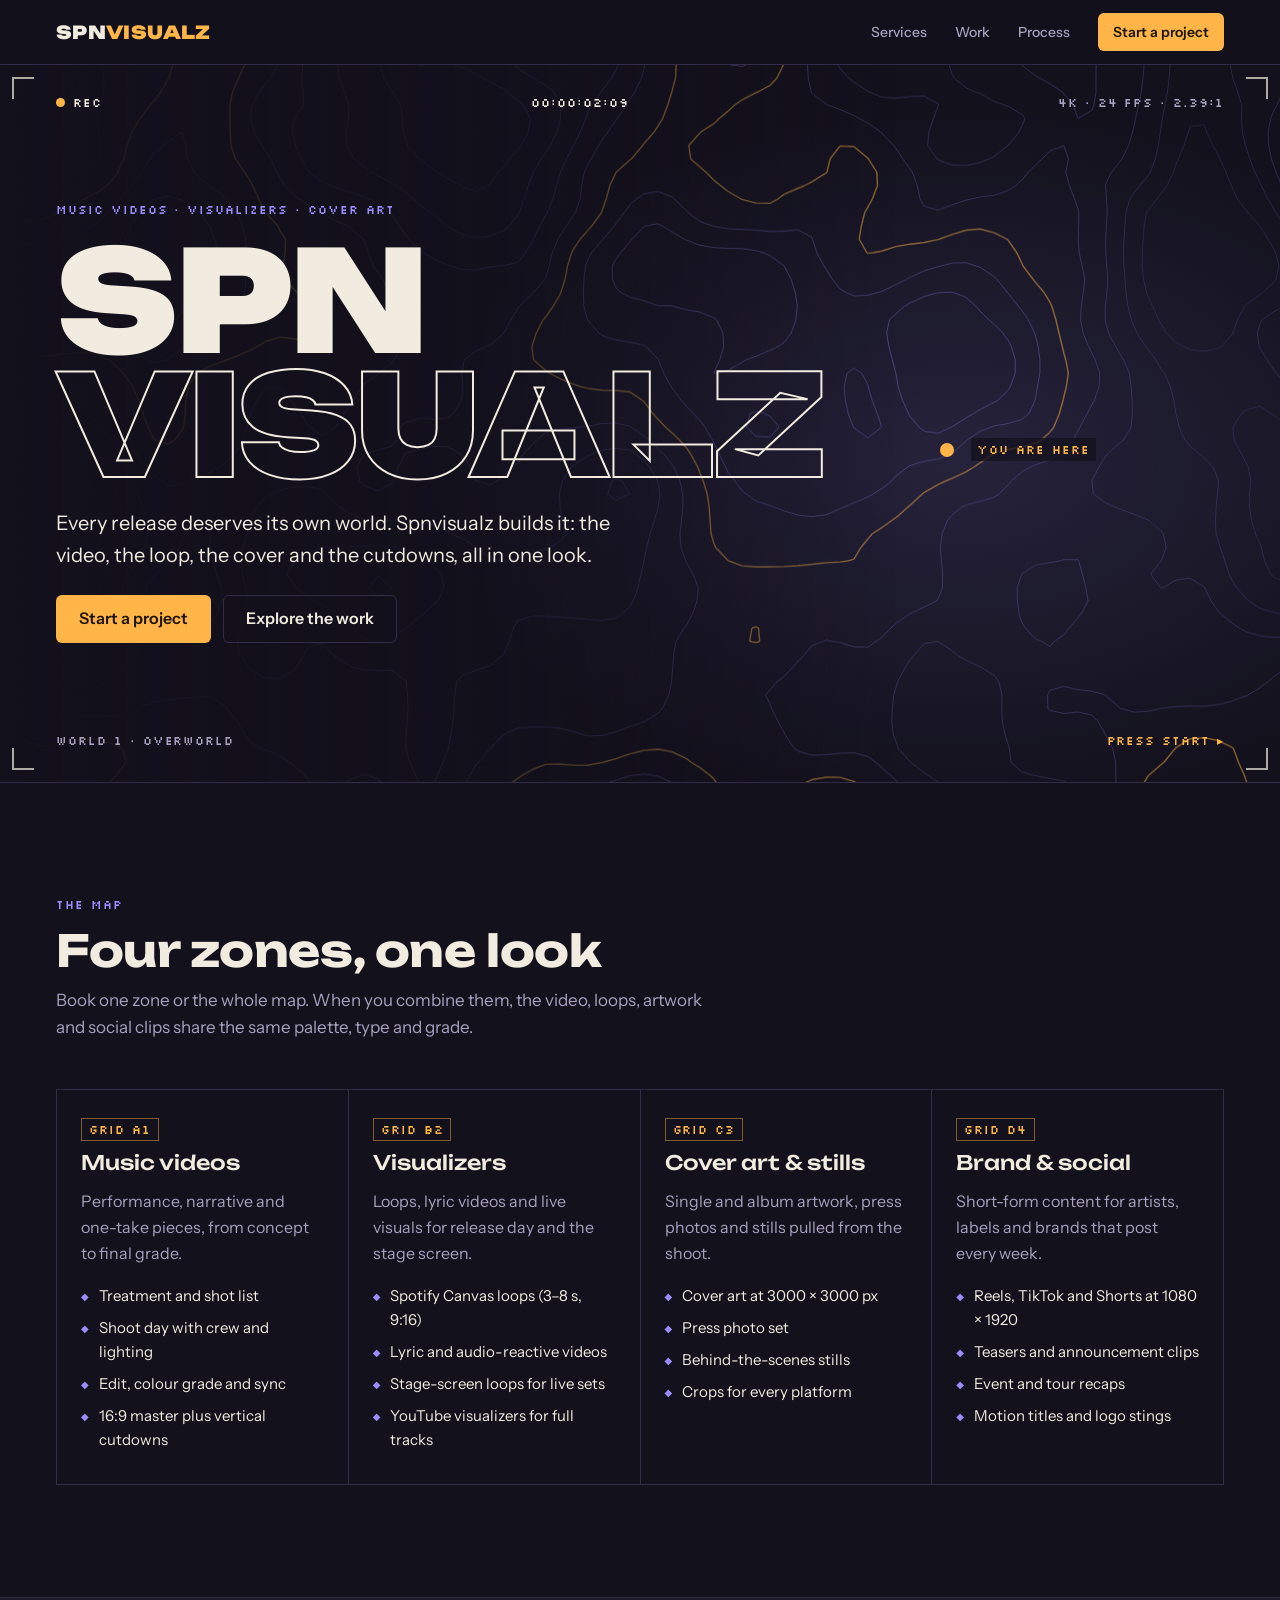
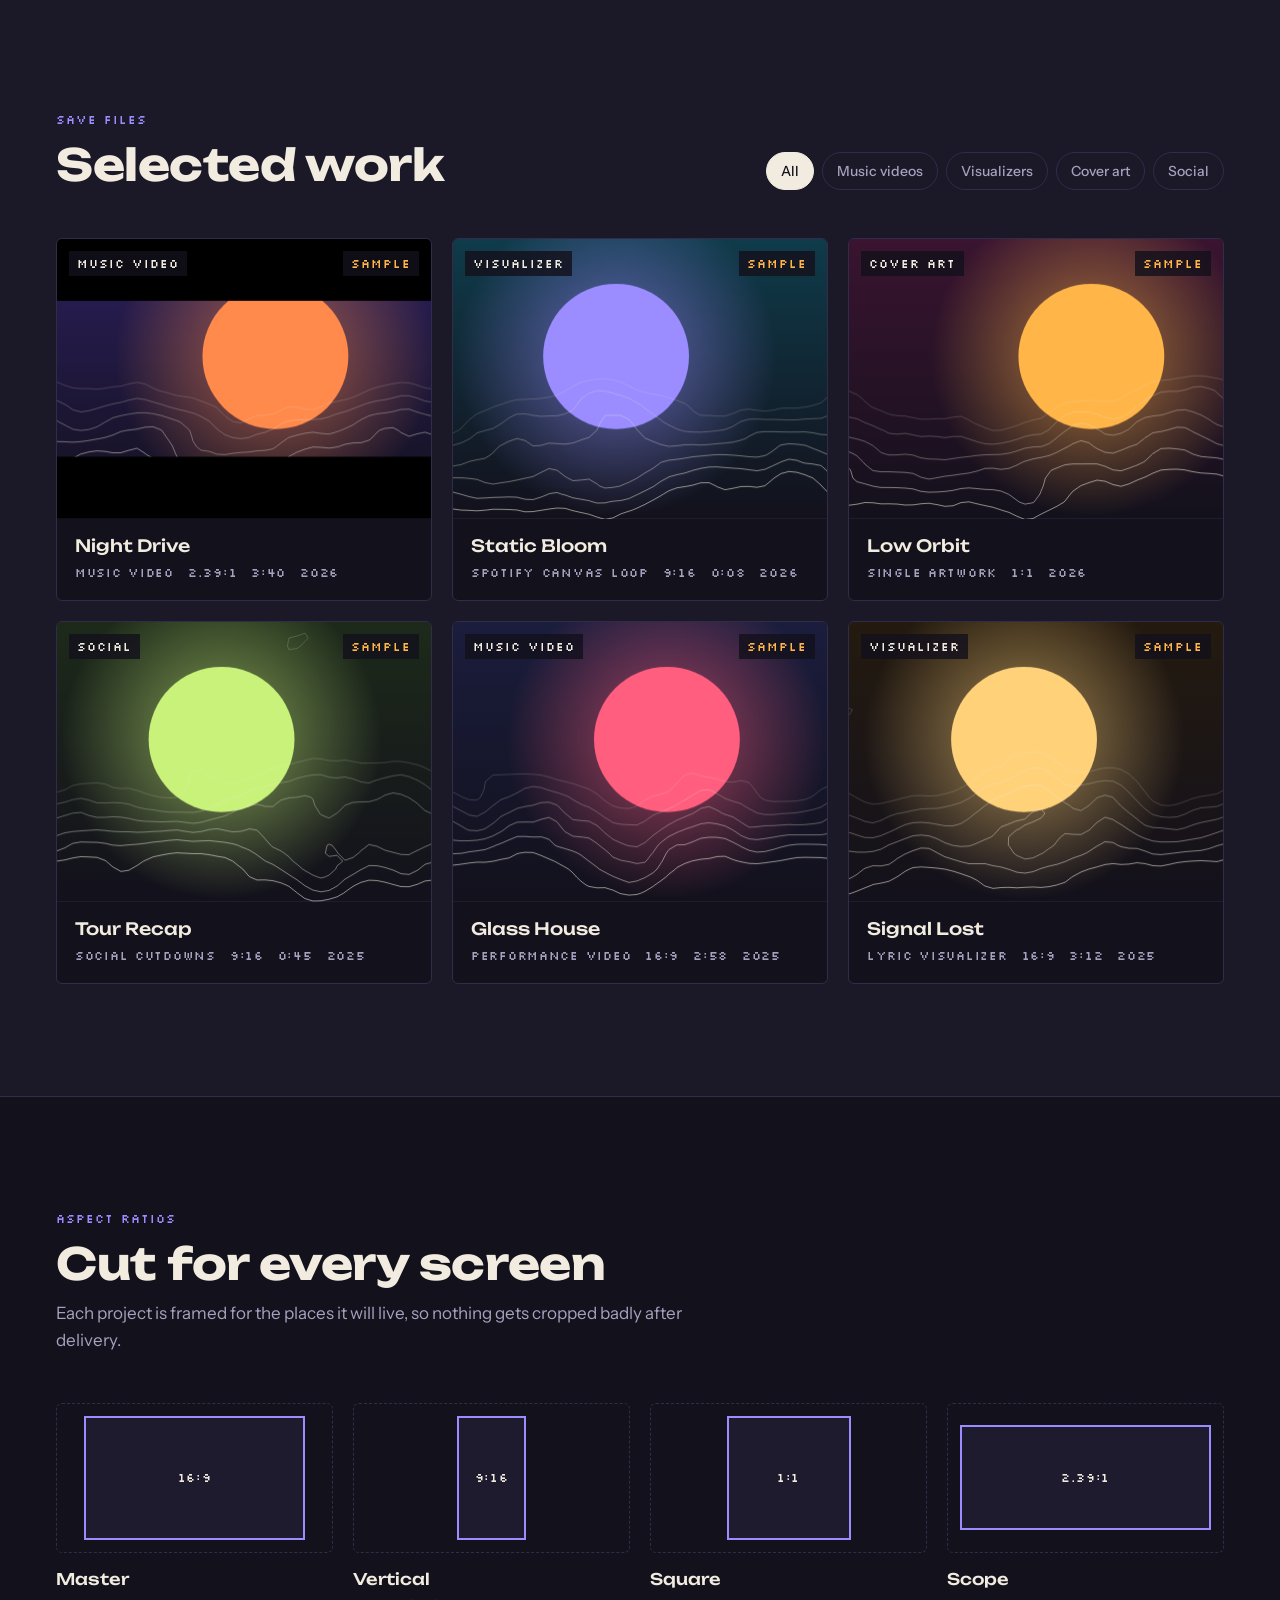
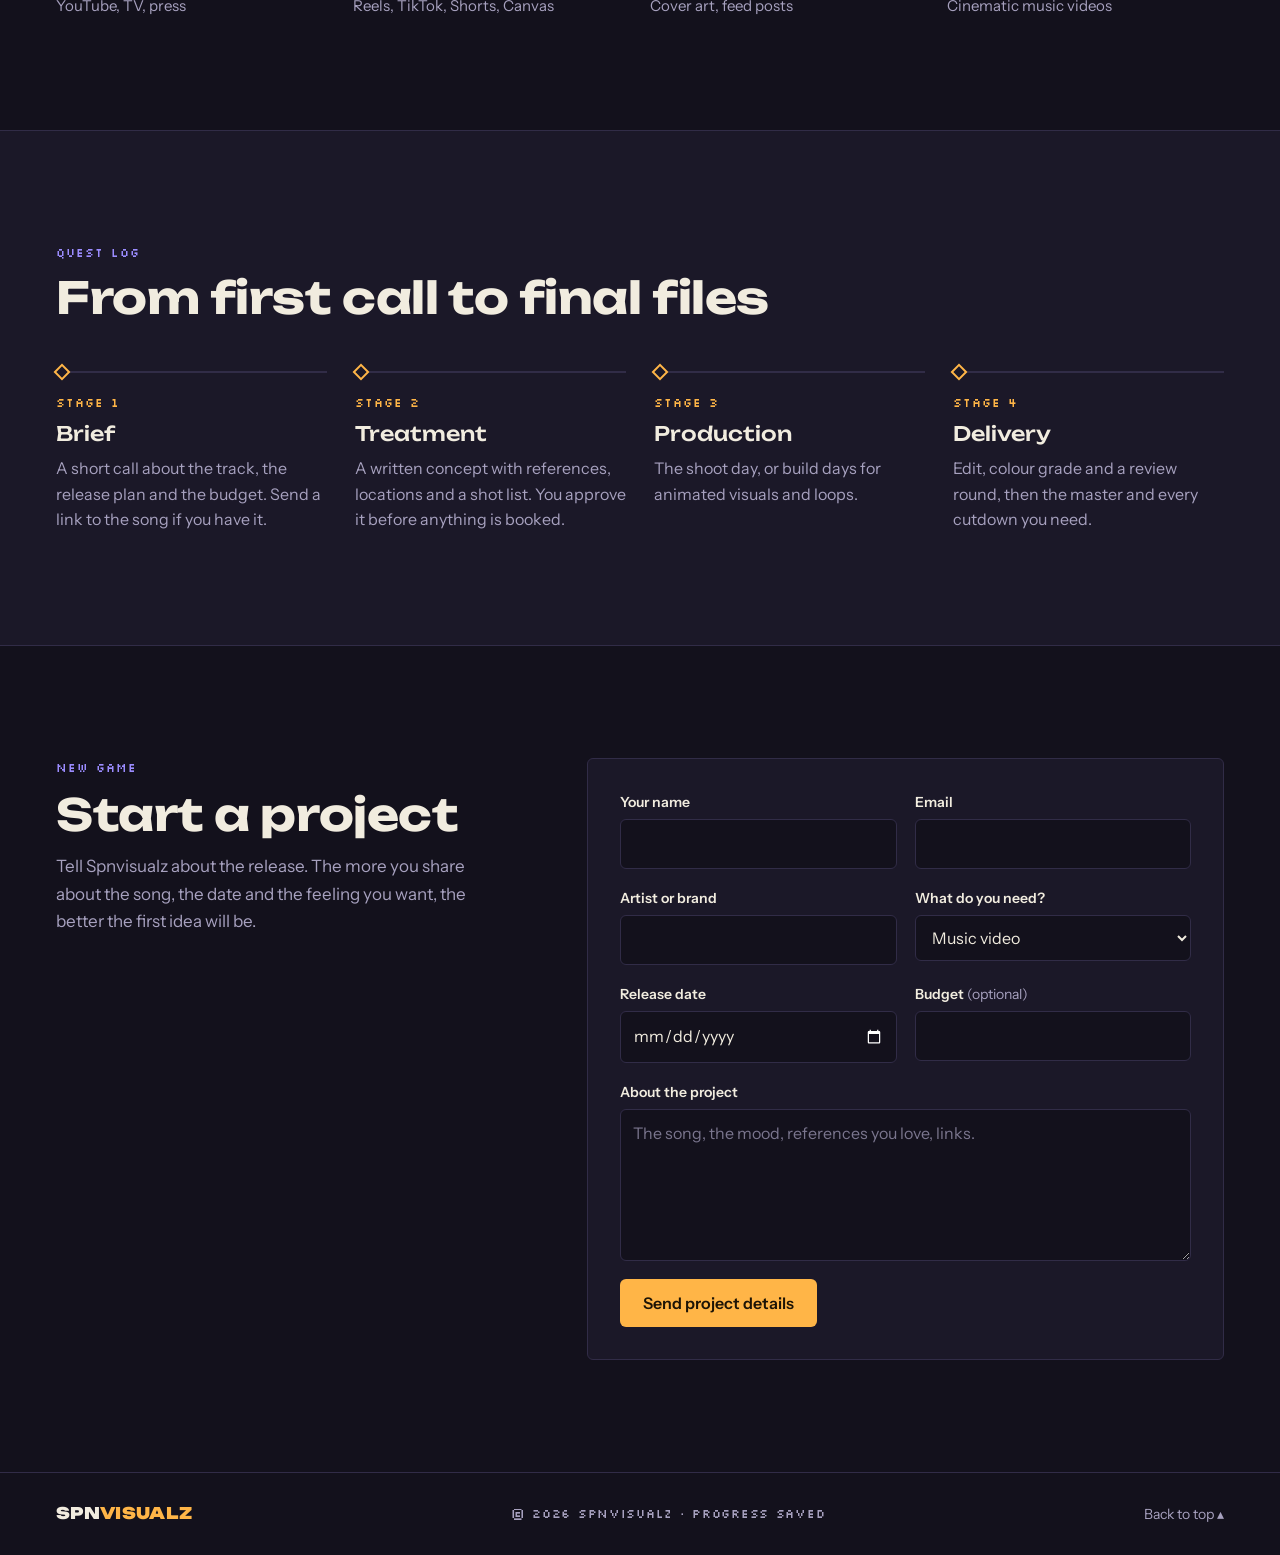
==== spnvisualz/index.html @ f89d218f "Add Spnvisualz website with overworld map theme New static site for Spnvisualz (music videos, visual" ====
<!doctype html>
<html lang="en">
<head>
<meta charset="utf-8">
<meta name="viewport" content="width=device-width, initial-scale=1, viewport-fit=cover">
<title>Spnvisualz</title>
<meta name="description" content="Spnvisualz: music videos, visualizers, cover art and short-form content. Every project gets its own world.">
<meta name="theme-color" content="#13111c">
<link rel="preconnect" href="https://fonts.googleapis.com">
<link rel="preconnect" href="https://fonts.gstatic.com" crossorigin>
<link rel="stylesheet" href="https://fonts.googleapis.com/css2?family=Unbounded:wght@500;700;900&family=Instrument+Sans:wght@400;500;600&family=Silkscreen&display=swap">
<link rel="stylesheet" href="css/styles.css">
</head>
<body>
<a class="skip" href="#main">Skip to content</a>

<header class="nav">
  <div class="wrap nav-inner">
    <a class="brand" href="#top" aria-label="Spnvisualz, back to top">SPN<span>VISUALZ</span></a>
    <button class="menu-btn" id="menu-btn" type="button" aria-expanded="false" aria-controls="nav-links">Menu</button>
    <nav class="nav-links" id="nav-links" aria-label="Main">
      <a href="#zones">Services</a>
      <a href="#work">Work</a>
      <a href="#process">Process</a>
      <a class="btn btn-ember btn-sm" href="#contact">Start a project</a>
    </nav>
  </div>
</header>

<main id="main">

  <!-- Hero: the overworld map, seen through a viewfinder -->
  <section class="hero" id="top">
    <canvas class="hero-map" id="hero-map" aria-hidden="true"></canvas>
    <div class="hero-marker" id="hero-marker" aria-hidden="true">
      <span class="marker-dot"></span>
      <span class="marker-label">You are here</span>
    </div>
    <div class="wrap hero-inner">
      <div class="hud hud-top" aria-hidden="true">
        <span class="rec"><span class="rec-dot"></span>REC</span>
        <span class="timecode" id="timecode">00:00:00:00</span>
        <span class="hud-spec">4K · 24 FPS · 2.39:1</span>
      </div>

      <div class="hero-copy">
        <p class="eyebrow">Music videos · Visualizers · Cover art</p>
        <h1 class="hero-title">SPN<br><span>VISUALZ</span></h1>
        <p class="hero-lede">Every release deserves its own world. Spnvisualz builds it: the video, the loop, the cover and the cutdowns, all in one look.</p>
        <div class="hero-ctas">
          <a class="btn btn-ember" href="#contact">Start a project</a>
          <a class="btn btn-ghost" href="#work">Explore the work</a>
        </div>
      </div>

      <div class="hud hud-bottom" aria-hidden="true">
        <span>World 1 · Overworld</span>
        <span class="press-start">Press start ▸</span>
      </div>
    </div>
    <span class="vf vf-tl" aria-hidden="true"></span>
    <span class="vf vf-tr" aria-hidden="true"></span>
    <span class="vf vf-bl" aria-hidden="true"></span>
    <span class="vf vf-br" aria-hidden="true"></span>
  </section>

  <!-- Services as zones on the map -->
  <section class="section" id="zones">
    <div class="wrap">
      <div class="section-head">
        <p class="eyebrow">The map</p>
        <h2>Four zones, one look</h2>
        <p class="section-lede">Book one zone or the whole map. When you combine them, the video, loops, artwork and social clips share the same palette, type and grade.</p>
      </div>

      <div class="zones">
        <article class="zone">
          <header class="zone-head">
            <span class="zone-ref">Grid A1</span>
            <h3>Music videos</h3>
          </header>
          <p>Performance, narrative and one-take pieces, from concept to final grade.</p>
          <ul class="loot">
            <li>Treatment and shot list</li>
            <li>Shoot day with crew and lighting</li>
            <li>Edit, colour grade and sync</li>
            <li>16:9 master plus vertical cutdowns</li>
          </ul>
        </article>

        <article class="zone">
          <header class="zone-head">
            <span class="zone-ref">Grid B2</span>
            <h3>Visualizers</h3>
          </header>
          <p>Loops, lyric videos and live visuals for release day and the stage screen.</p>
          <ul class="loot">
            <li>Spotify Canvas loops (3–8 s, 9:16)</li>
            <li>Lyric and audio-reactive videos</li>
            <li>Stage-screen loops for live sets</li>
            <li>YouTube visualizers for full tracks</li>
          </ul>
        </article>

        <article class="zone">
          <header class="zone-head">
            <span class="zone-ref">Grid C3</span>
            <h3>Cover art &amp; stills</h3>
          </header>
          <p>Single and album artwork, press photos and stills pulled from the shoot.</p>
          <ul class="loot">
            <li>Cover art at 3000 × 3000 px</li>
            <li>Press photo set</li>
            <li>Behind-the-scenes stills</li>
            <li>Crops for every platform</li>
          </ul>
        </article>

        <article class="zone">
          <header class="zone-head">
            <span class="zone-ref">Grid D4</span>
            <h3>Brand &amp; social</h3>
          </header>
          <p>Short-form content for artists, labels and brands that post every week.</p>
          <ul class="loot">
            <li>Reels, TikTok and Shorts at 1080 × 1920</li>
            <li>Teasers and announcement clips</li>
            <li>Event and tour recaps</li>
            <li>Motion titles and logo stings</li>
          </ul>
        </article>
      </div>
    </div>
  </section>

  <!-- Portfolio -->
  <section class="section section-alt" id="work">
    <div class="wrap">
      <div class="section-head section-head-row">
        <div>
          <p class="eyebrow">Save files</p>
          <h2>Selected work</h2>
        </div>
        <div class="filters" id="filters" role="group" aria-label="Filter work by type">
          <button type="button" class="filter is-active" data-filter="all" aria-pressed="true">All</button>
          <button type="button" class="filter" data-filter="music-video" aria-pressed="false">Music videos</button>
          <button type="button" class="filter" data-filter="visualizer" aria-pressed="false">Visualizers</button>
          <button type="button" class="filter" data-filter="cover-art" aria-pressed="false">Cover art</button>
          <button type="button" class="filter" data-filter="social" aria-pressed="false">Social</button>
        </div>
      </div>
      <div class="work-grid" id="work-grid"></div>
      <p class="work-empty" id="work-empty" hidden>No projects in this zone yet.</p>
    </div>
  </section>

  <!-- Formats -->
  <section class="section" id="formats">
    <div class="wrap">
      <div class="section-head">
        <p class="eyebrow">Aspect ratios</p>
        <h2>Cut for every screen</h2>
        <p class="section-lede">Each project is framed for the places it will live, so nothing gets cropped badly after delivery.</p>
      </div>
      <div class="formats">
        <figure class="format">
          <div class="frame-stage"><div class="frame" style="--r: 16 / 9; --rw: 1.7778"><span>16:9</span></div></div>
          <figcaption><strong>Master</strong>YouTube, TV, press</figcaption>
        </figure>
        <figure class="format">
          <div class="frame-stage"><div class="frame" style="--r: 9 / 16; --rw: 0.5625"><span>9:16</span></div></div>
          <figcaption><strong>Vertical</strong>Reels, TikTok, Shorts, Canvas</figcaption>
        </figure>
        <figure class="format">
          <div class="frame-stage"><div class="frame" style="--r: 1 / 1; --rw: 1"><span>1:1</span></div></div>
          <figcaption><strong>Square</strong>Cover art, feed posts</figcaption>
        </figure>
        <figure class="format">
          <div class="frame-stage"><div class="frame" style="--r: 2.39 / 1; --rw: 2.39"><span>2.39:1</span></div></div>
          <figcaption><strong>Scope</strong>Cinematic music videos</figcaption>
        </figure>
      </div>
    </div>
  </section>

  <!-- Process -->
  <section class="section section-alt" id="process">
    <div class="wrap">
      <div class="section-head">
        <p class="eyebrow">Quest log</p>
        <h2>From first call to final files</h2>
      </div>
      <ol class="quest">
        <li>
          <span class="quest-step">Stage 1</span>
          <h3>Brief</h3>
          <p>A short call about the track, the release plan and the budget. Send a link to the song if you have it.</p>
        </li>
        <li>
          <span class="quest-step">Stage 2</span>
          <h3>Treatment</h3>
          <p>A written concept with references, locations and a shot list. You approve it before anything is booked.</p>
        </li>
        <li>
          <span class="quest-step">Stage 3</span>
          <h3>Production</h3>
          <p>The shoot day, or build days for animated visuals and loops.</p>
        </li>
        <li>
          <span class="quest-step">Stage 4</span>
          <h3>Delivery</h3>
          <p>Edit, colour grade and a review round, then the master and every cutdown you need.</p>
        </li>
      </ol>
    </div>
  </section>

  <!-- Contact -->
  <section class="section" id="contact">
    <div class="wrap contact">
      <div class="contact-copy">
        <p class="eyebrow">New game</p>
        <h2>Start a project</h2>
        <p class="section-lede">Tell Spnvisualz about the release. The more you share about the song, the date and the feeling you want, the better the first idea will be.</p>
        <ul class="socials" id="socials"></ul>
      </div>

      <form class="form" id="project-form" novalidate>
        <div class="field-row">
          <div class="field">
            <label for="f-name">Your name</label>
            <input id="f-name" name="name" type="text" autocomplete="name" required>
          </div>
          <div class="field">
            <label for="f-email">Email</label>
            <input id="f-email" name="email" type="email" autocomplete="email" required>
          </div>
        </div>
        <div class="field-row">
          <div class="field">
            <label for="f-artist">Artist or brand</label>
            <input id="f-artist" name="artist" type="text">
          </div>
          <div class="field">
            <label for="f-type">What do you need?</label>
            <select id="f-type" name="type">
              <option>Music video</option>
              <option>Visualizer or loop</option>
              <option>Cover art or photos</option>
              <option>Social content</option>
              <option>Full release package</option>
            </select>
          </div>
        </div>
        <div class="field-row">
          <div class="field">
            <label for="f-date">Release date</label>
            <input id="f-date" name="date" type="date">
          </div>
          <div class="field">
            <label for="f-budget">Budget <span class="opt">(optional)</span></label>
            <input id="f-budget" name="budget" type="text" inputmode="text">
          </div>
        </div>
        <div class="field">
          <label for="f-message">About the project</label>
          <textarea id="f-message" name="message" rows="5" required placeholder="The song, the mood, references you love, links."></textarea>
        </div>
        <p class="form-error" id="form-error" role="alert" hidden></p>
        <button class="btn btn-ember" type="submit" id="form-submit">Send project details</button>
        <div class="form-result" id="form-result" hidden aria-live="polite"></div>
      </form>
    </div>
  </section>

</main>

<footer class="footer">
  <div class="wrap footer-inner">
    <span class="brand brand-sm">SPN<span>VISUALZ</span></span>
    <span class="footer-note">© <span id="year">2026</span> Spnvisualz · Progress saved</span>
    <a class="footer-top" href="#top">Back to top ▴</a>
  </div>
</footer>

<script src="js/config.js"></script>
<script src="js/main.js"></script>
</body>
</html>
---- spnvisualz/css/styles.css ----
/* Layout: an overworld map seen through a camera viewfinder. The hero is the map,
   then the page walks zone by zone (services, save files, formats, quest log, new game). */
:root {
  --night: #13111c;     /* page ground: plum-black dusk */
  --ground: #1b1828;    /* raised bands and cards */
  --line: #312c47;      /* rules, borders, contour base */
  --mist: #a7a1bf;      /* secondary text, lilac-biased grey */
  --paper: #f1ecdf;     /* primary text, warm off-white */
  --ember: #ffb547;     /* save-point glow: the one bold accent */
  --lilac: #9b8cff;     /* map contours and HUD */
  --ember-ink: #1d1406; /* text on ember */

  --f-display: "Unbounded", "Arial Black", "Helvetica Neue", sans-serif;
  --f-body: "Instrument Sans", system-ui, -apple-system, "Segoe UI", sans-serif;
  --f-hud: "Silkscreen", ui-monospace, "SFMono-Regular", Menlo, monospace;

  --t-xs: 0.75rem;
  --t-sm: 0.875rem;
  --t-md: 1rem;
  --t-lg: 1.25rem;
  --t-xl: clamp(1.75rem, 4vw, 2.75rem);
  --t-hero: clamp(3.25rem, 11vw, 9rem);

  --radius: 6px;
  --gutter-l: max(16px, env(safe-area-inset-left, 0px));
  --gutter-r: max(16px, env(safe-area-inset-right, 0px));
  --nav-h: 64px;

  color-scheme: dark;
}

*, *::before, *::after { box-sizing: border-box; }
[hidden] { display: none !important; }

html { scroll-behavior: smooth; scroll-padding-top: calc(var(--nav-h) + 12px); }
@media (prefers-reduced-motion: reduce) { html { scroll-behavior: auto; } }

body {
  margin: 0;
  background: var(--night);
  color: var(--paper);
  font-family: var(--f-body);
  font-size: var(--t-md);
  line-height: 1.6;
  -webkit-font-smoothing: antialiased;
  overflow-x: hidden;
}
body::before {
  content: "";
  position: fixed;
  inset: 0 0 auto;
  height: env(safe-area-inset-top, 0px);
  z-index: 60;
  background: var(--night);
}

img, canvas { max-width: 100%; display: block; }
a { color: inherit; }
h1, h2, h3 { margin: 0; text-wrap: balance; }
p { margin: 0; }

:focus-visible { outline: 2px solid var(--ember); outline-offset: 3px; border-radius: 2px; }

.skip {
  position: absolute; left: 16px; top: -100px; z-index: 100;
  background: var(--ember); color: var(--ember-ink);
  padding: 8px 14px; font-weight: 600; text-decoration: none;
}
.skip:focus { top: calc(env(safe-area-inset-top, 0px) + 8px); }

.wrap {
  width: 100%;
  max-width: 1200px;
  margin-inline: auto;
  padding-left: var(--gutter-l);
  padding-right: var(--gutter-r);
}

/* ---------- Type helpers ---------- */
.eyebrow {
  font-family: var(--f-hud);
  font-size: var(--t-xs);
  letter-spacing: 0.08em;
  text-transform: uppercase;
  color: var(--lilac);
}
h2 {
  font-family: var(--f-display);
  font-weight: 700;
  font-size: var(--t-xl);
  line-height: 1.1;
  letter-spacing: -0.01em;
}
h3 {
  font-family: var(--f-display);
  font-weight: 500;
  font-size: var(--t-lg);
  line-height: 1.2;
}
.section-lede { color: var(--mist); max-width: 60ch; font-size: 1.0625rem; }

/* ---------- Buttons ---------- */
.btn {
  display: inline-flex; align-items: center; justify-content: center;
  min-height: 48px; padding: 0 22px;
  border-radius: var(--radius);
  font-family: var(--f-body); font-weight: 600; font-size: var(--t-md);
  text-decoration: none; cursor: pointer;
  border: 1px solid transparent;
  transition: transform 0.15s ease, background-color 0.15s ease, border-color 0.15s ease;
}
.btn:active { transform: translateY(1px); }
.btn-ember { background: var(--ember); color: var(--ember-ink); }
.btn-ember:hover { background: color-mix(in srgb, var(--ember) 86%, var(--paper)); }
.btn-ghost { border-color: var(--line); color: var(--paper); background: color-mix(in srgb, var(--night) 60%, transparent); }
.btn-ghost:hover { border-color: var(--lilac); }
.btn-sm { min-height: 38px; padding: 0 14px; font-size: var(--t-sm); }

/* ---------- Nav ---------- */
.nav {
  position: sticky;
  top: env(safe-area-inset-top, 0px);
  z-index: 50;
  background: color-mix(in srgb, var(--night) 88%, transparent);
  backdrop-filter: blur(10px);
  -webkit-backdrop-filter: blur(10px);
  border-bottom: 1px solid var(--line);
}
.nav-inner {
  min-height: var(--nav-h);
  display: flex; align-items: center; justify-content: space-between; gap: 16px;
}
.brand {
  font-family: var(--f-display); font-weight: 900; font-size: 1.125rem;
  letter-spacing: 0.02em; text-decoration: none; color: var(--paper);
}
.brand span { color: var(--ember); }
.brand-sm { font-size: var(--t-md); }
.nav-links { display: flex; align-items: center; gap: 28px; }
.nav-links a:not(.btn) {
  text-decoration: none; color: var(--mist); font-weight: 500; font-size: var(--t-sm);
}
.nav-links a:not(.btn):hover { color: var(--paper); }
.menu-btn {
  display: none;
  font-family: var(--f-hud); font-size: var(--t-xs); text-transform: uppercase; letter-spacing: 0.08em;
  background: transparent; color: var(--paper);
  border: 1px solid var(--line); border-radius: var(--radius);
  min-height: 38px; padding: 0 12px; cursor: pointer;
}

@media (max-width: 760px) {
  .menu-btn { display: inline-flex; align-items: center; }
  .nav-links {
    display: none;
    position: absolute; left: 0; right: 0; top: 100%;
    flex-direction: column; align-items: stretch; gap: 0;
    background: var(--night);
    border-bottom: 1px solid var(--line);
    padding: 8px var(--gutter-r) 16px var(--gutter-l);
  }
  .nav-links.is-open { display: flex; }
  .nav-links a:not(.btn) { padding: 12px 0; font-size: var(--t-md); border-bottom: 1px solid var(--line); }
  .nav-links .btn { margin-top: 12px; min-height: 48px; }
}

/* ---------- Hero ---------- */
.hero {
  position: relative;
  overflow: hidden;
  border-bottom: 1px solid var(--line);
  background:
    radial-gradient(60% 70% at 75% 55%, color-mix(in srgb, var(--lilac) 14%, transparent), transparent 70%),
    var(--night);
}
.hero-map { position: absolute; inset: 0; width: 100%; height: 100%; }
.hero-inner {
  position: relative; z-index: 2;
  display: flex; flex-direction: column; gap: clamp(40px, 7vw, 88px);
  padding-block: 28px 32px;
}
.hud {
  display: flex; flex-wrap: wrap; align-items: center; justify-content: space-between; gap: 8px 20px;
  font-family: var(--f-hud); font-size: var(--t-xs); letter-spacing: 0.08em; text-transform: uppercase;
  color: var(--mist);
}
.rec { display: inline-flex; align-items: center; gap: 8px; color: var(--paper); }
.rec-dot { width: 9px; height: 9px; border-radius: 50%; background: var(--ember); animation: blink 1.2s steps(2, start) infinite; }
.timecode { font-variant-numeric: tabular-nums; color: var(--paper); }
.press-start { color: var(--ember); animation: blink 1.6s steps(2, start) infinite; }
@keyframes blink { to { visibility: hidden; } }

.hero-copy { display: flex; flex-direction: column; gap: 20px; max-width: 720px; }
.hero-title {
  font-family: var(--f-display);
  font-weight: 900;
  font-size: var(--t-hero);
  line-height: 0.88;
  letter-spacing: -0.03em;
}
.hero-title span {
  color: transparent;
  -webkit-text-stroke: 2px var(--paper);
  text-stroke: 2px var(--paper);
}
.hero-lede { font-size: clamp(1.0625rem, 1.6vw, 1.25rem); color: var(--paper); max-width: 46ch; }
.hero-ctas { display: flex; flex-wrap: wrap; gap: 12px; padding-top: 4px; }

.hero-marker {
  position: absolute; z-index: 1;
  left: 74%; top: 52%;
  display: flex; align-items: center; gap: 10px;
  pointer-events: none;
}
.marker-dot {
  width: 14px; height: 14px; border-radius: 50%;
  background: var(--ember);
  box-shadow: 0 0 0 0 color-mix(in srgb, var(--ember) 60%, transparent);
  animation: ping 2.2s ease-out infinite;
  transform: translate(-50%, 0);
}
.marker-label {
  font-family: var(--f-hud); font-size: var(--t-xs); text-transform: uppercase; letter-spacing: 0.08em;
  color: var(--ember);
  background: color-mix(in srgb, var(--night) 75%, transparent);
  padding: 2px 6px;
}
@keyframes ping {
  0% { box-shadow: 0 0 0 0 color-mix(in srgb, var(--ember) 55%, transparent); }
  100% { box-shadow: 0 0 0 22px color-mix(in srgb, var(--ember) 0%, transparent); }
}

.vf { position: absolute; z-index: 2; width: 22px; height: 22px; border: 0 solid var(--paper); opacity: 0.7; }
.vf-tl { top: 12px; left: max(12px, env(safe-area-inset-left, 0px)); border-top-width: 2px; border-left-width: 2px; }
.vf-tr { top: 12px; right: max(12px, env(safe-area-inset-right, 0px)); border-top-width: 2px; border-right-width: 2px; }
.vf-bl { bottom: 12px; left: max(12px, env(safe-area-inset-left, 0px)); border-bottom-width: 2px; border-left-width: 2px; }
.vf-br { bottom: 12px; right: max(12px, env(safe-area-inset-right, 0px)); border-bottom-width: 2px; border-right-width: 2px; }

@media (max-width: 760px) {
  .hero-marker { left: 70%; top: 30%; }
  .hud-spec { display: none; }
  .hero-title span { -webkit-text-stroke-width: 1.5px; }
}

@media (prefers-reduced-motion: reduce) {
  .rec-dot, .press-start, .marker-dot { animation: none; }
}

/* ---------- Sections ---------- */
.section { padding-block: clamp(64px, 9vw, 112px); }
.section-alt { background: var(--ground); border-block: 1px solid var(--line); }
.section-head { display: flex; flex-direction: column; gap: 12px; margin-bottom: clamp(32px, 5vw, 48px); }
.section-head-row { flex-direction: row; flex-wrap: wrap; align-items: flex-end; justify-content: space-between; gap: 20px; }
.section-head-row > div:first-child { display: flex; flex-direction: column; gap: 12px; }

/* ---------- Zones ---------- */
.zones {
  display: grid;
  grid-template-columns: repeat(auto-fit, minmax(min(100%, 250px), 1fr));
  border-top: 1px solid var(--line);
  border-left: 1px solid var(--line);
}
.zone {
  min-width: 0;
  display: flex; flex-direction: column; gap: 14px;
  padding: 28px 24px 32px;
  border-right: 1px solid var(--line);
  border-bottom: 1px solid var(--line);
  background-color: var(--night);
  transition: background-color 0.2s ease;
}
.zone:hover { background-color: color-mix(in srgb, var(--lilac) 6%, var(--night)); }
.zone-head { display: flex; flex-direction: column; gap: 10px; }
.zone-ref {
  align-self: flex-start;
  font-family: var(--f-hud); font-size: var(--t-xs); letter-spacing: 0.08em; text-transform: uppercase;
  color: var(--ember);
  border: 1px solid color-mix(in srgb, var(--ember) 45%, transparent);
  padding: 1px 7px;
}
.zone > p { color: var(--mist); }
.loot { list-style: none; margin: 4px 0 0; padding: 0; display: flex; flex-direction: column; gap: 8px; font-size: 0.9375rem; }
.loot li { display: flex; gap: 10px; align-items: baseline; }
.loot li::before { content: "◆"; font-size: 0.625rem; color: var(--lilac); flex: none; transform: translateY(-1px); }

/* ---------- Work ---------- */
.filters { display: flex; flex-wrap: wrap; gap: 8px; }
.filter {
  font-family: var(--f-body); font-weight: 500; font-size: var(--t-sm);
  min-height: 38px; padding: 0 14px;
  border-radius: 999px;
  border: 1px solid var(--line);
  background: transparent; color: var(--mist); cursor: pointer;
}
.filter:hover { color: var(--paper); border-color: var(--mist); }
.filter.is-active { background: var(--paper); color: var(--night); border-color: var(--paper); }

.work-grid {
  display: grid;
  grid-template-columns: repeat(auto-fill, minmax(min(100%, 300px), 1fr));
  gap: 20px;
}
.save {
  min-width: 0;
  display: flex; flex-direction: column;
  text-decoration: none; color: inherit;
  background: var(--night);
  border: 1px solid var(--line);
  border-radius: var(--radius);
  overflow: hidden;
  transition: border-color 0.2s ease, transform 0.2s ease;
}
a.save:hover { border-color: var(--ember); transform: translateY(-3px); }
@media (prefers-reduced-motion: reduce) { a.save:hover { transform: none; } }
.save-poster { position: relative; aspect-ratio: 4 / 3; max-width: 100%; background: var(--line); }
.save-poster canvas { width: 100%; height: 100%; }
.save-chip {
  position: absolute; top: 12px; left: 12px;
  font-family: var(--f-hud); font-size: var(--t-xs); text-transform: uppercase; letter-spacing: 0.08em;
  background: color-mix(in srgb, var(--night) 82%, transparent); color: var(--paper);
  padding: 3px 8px;
}
.save-chip-sample { left: auto; right: 12px; color: var(--ember); }
.save-play {
  position: absolute; right: 12px; bottom: 12px;
  width: 44px; height: 44px; border-radius: 50%;
  display: grid; place-items: center;
  background: var(--ember); color: var(--ember-ink); font-size: 0.875rem;
}
.save-body { display: flex; flex-direction: column; gap: 6px; padding: 16px 18px 18px; }
.save-title { font-family: var(--f-display); font-weight: 500; font-size: 1.0625rem; line-height: 1.25; }
.save-meta {
  display: flex; flex-wrap: wrap; gap: 4px 14px;
  font-family: var(--f-hud); font-size: var(--t-xs); letter-spacing: 0.06em; text-transform: uppercase;
  color: var(--mist); font-variant-numeric: tabular-nums;
}
.work-empty { color: var(--mist); padding-top: 12px; }

/* ---------- Formats ---------- */
.formats {
  display: grid;
  grid-template-columns: repeat(auto-fit, minmax(min(100%, 220px), 1fr));
  gap: 20px;
}
.format { margin: 0; min-width: 0; display: flex; flex-direction: column; gap: 14px; }
.frame-stage {
  --stage-h: 150px;
  height: var(--stage-h);
  display: flex; align-items: center; justify-content: center;
  border: 1px dashed var(--line);
  border-radius: var(--radius);
  padding: 12px;
}
.frame {
  width: min(100%, calc((var(--stage-h) - 26px) * var(--rw)));
  aspect-ratio: var(--r);
  max-width: 100%;
  max-height: 100%;
  border: 2px solid var(--lilac);
  display: grid; place-items: center;
  background: color-mix(in srgb, var(--lilac) 8%, transparent);
}
.frame span { font-family: var(--f-hud); font-size: var(--t-xs); color: var(--paper); letter-spacing: 0.06em; }
.format figcaption { display: flex; flex-direction: column; gap: 2px; color: var(--mist); font-size: 0.9375rem; }
.format figcaption strong { font-family: var(--f-display); font-weight: 500; color: var(--paper); font-size: var(--t-md); }

/* ---------- Process ---------- */
.quest {
  list-style: none; margin: 0; padding: 0;
  display: grid;
  grid-template-columns: repeat(auto-fit, minmax(min(100%, 230px), 1fr));
  gap: 28px;
  counter-reset: none;
}
.quest li {
  min-width: 0;
  display: flex; flex-direction: column; gap: 10px;
  padding-top: 20px;
  border-top: 2px solid var(--line);
  position: relative;
}
.quest li::before {
  content: "";
  position: absolute; top: -7px; left: 0;
  width: 12px; height: 12px;
  background: var(--ground);
  border: 2px solid var(--ember);
  transform: rotate(45deg);
}
.quest-step { font-family: var(--f-hud); font-size: var(--t-xs); letter-spacing: 0.08em; text-transform: uppercase; color: var(--ember); }
.quest p { color: var(--mist); }

/* ---------- Contact ---------- */
.contact {
  display: grid;
  grid-template-columns: minmax(0, 5fr) minmax(0, 7fr);
  gap: clamp(32px, 6vw, 80px);
  align-items: start;
}
@media (max-width: 860px) { .contact { grid-template-columns: minmax(0, 1fr); } }
.contact-copy { display: flex; flex-direction: column; gap: 14px; }
.socials { list-style: none; margin: 8px 0 0; padding: 0; display: flex; flex-wrap: wrap; gap: 10px; }
.socials:empty { display: none; }
.socials a {
  display: inline-flex; align-items: center; min-height: 40px; padding: 0 14px;
  border: 1px solid var(--line); border-radius: 999px;
  text-decoration: none; font-weight: 500; font-size: var(--t-sm);
}
.socials a:hover { border-color: var(--ember); color: var(--ember); }

.form {
  display: flex; flex-direction: column; gap: 18px;
  padding: clamp(20px, 3vw, 32px);
  background: var(--ground);
  border: 1px solid var(--line);
  border-radius: var(--radius);
}
.field-row { display: grid; grid-template-columns: repeat(2, minmax(0, 1fr)); gap: 18px; }
@media (max-width: 560px) { .field-row { grid-template-columns: minmax(0, 1fr); } }
.field { display: flex; flex-direction: column; gap: 6px; min-width: 0; }
.field label { font-weight: 600; font-size: var(--t-sm); }
.opt { color: var(--mist); font-weight: 400; }
.field input, .field select, .field textarea {
  width: 100%;
  font: inherit; font-size: 1rem;
  color: var(--paper);
  background: var(--night);
  border: 1px solid var(--line);
  border-radius: var(--radius);
  padding: 11px 12px;
  min-height: 46px;
}
.field textarea { resize: vertical; min-height: 120px; }
.field input::placeholder, .field textarea::placeholder { color: color-mix(in srgb, var(--mist) 70%, transparent); }
.field input:focus, .field select:focus, .field textarea:focus { outline: none; border-color: var(--ember); box-shadow: 0 0 0 3px color-mix(in srgb, var(--ember) 25%, transparent); }
.field [aria-invalid="true"] { border-color: var(--ember); }
.form .btn { align-self: flex-start; }
.form-error { color: var(--ember); font-weight: 500; font-size: var(--t-sm); }
.form-result {
  display: flex; flex-direction: column; gap: 10px;
  padding: 16px; border: 1px dashed var(--lilac); border-radius: var(--radius);
  font-size: 0.9375rem;
}
.form-result pre {
  margin: 0; white-space: pre-wrap; word-break: break-word;
  font-family: var(--f-body); color: var(--mist);
  max-height: 220px; overflow: auto;
}
.form-result .btn { align-self: flex-start; }

/* ---------- Footer ---------- */
.footer { border-top: 1px solid var(--line); }
.footer-inner {
  display: flex; flex-wrap: wrap; align-items: center; justify-content: space-between; gap: 12px 24px;
  padding-block: 28px calc(28px + env(safe-area-inset-bottom, 0px));
  font-size: var(--t-sm); color: var(--mist);
}
.footer-note { font-family: var(--f-hud); font-size: var(--t-xs); letter-spacing: 0.06em; text-transform: uppercase; }
.footer-top { text-decoration: none; }
.footer-top:hover { color: var(--paper); }
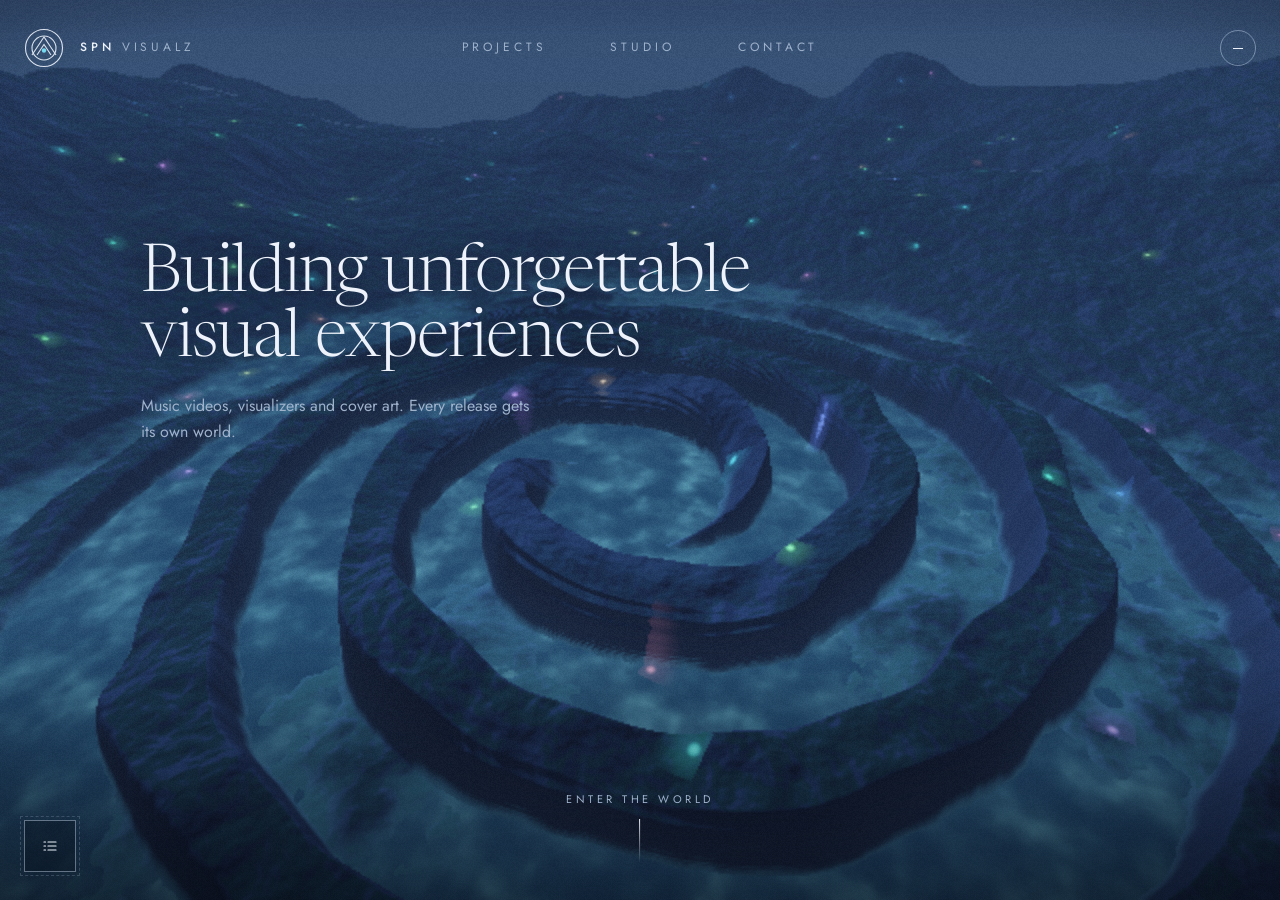
==== commit 03feaa62: "Rebuild Spnvisualz site in the Overworld Audio style Full-screen WebGL landscape with ringed ridges," ====
--- a/spnvisualz/index.html
+++ b/spnvisualz/index.html
@@ -4,226 +4,167 @@
 <meta charset="utf-8">
 <meta name="viewport" content="width=device-width, initial-scale=1, viewport-fit=cover">
 <title>Spnvisualz</title>
-<meta name="description" content="Spnvisualz: music videos, visualizers, cover art and short-form content. Every project gets its own world.">
-<meta name="theme-color" content="#13111c">
+<meta name="description" content="Spnvisualz builds unforgettable visual experiences: music videos, visualizers, cover art and short-form content.">
+<meta name="theme-color" content="#060b16">
 <link rel="preconnect" href="https://fonts.googleapis.com">
 <link rel="preconnect" href="https://fonts.gstatic.com" crossorigin>
-<link rel="stylesheet" href="https://fonts.googleapis.com/css2?family=Unbounded:wght@500;700;900&family=Instrument+Sans:wght@400;500;600&family=Silkscreen&display=swap">
+<link rel="stylesheet" href="https://fonts.googleapis.com/css2?family=Jost:wght@400;500&family=Newsreader:ital,opsz,wght@0,6..72,300;0,6..72,400;1,6..72,300&display=swap">
 <link rel="stylesheet" href="css/styles.css">
 </head>
 <body>
-<a class="skip" href="#main">Skip to content</a>
-
-<header class="nav">
-  <div class="wrap nav-inner">
-    <a class="brand" href="#top" aria-label="Spnvisualz, back to top">SPN<span>VISUALZ</span></a>
-    <button class="menu-btn" id="menu-btn" type="button" aria-expanded="false" aria-controls="nav-links">Menu</button>
-    <nav class="nav-links" id="nav-links" aria-label="Main">
-      <a href="#zones">Services</a>
-      <a href="#work">Work</a>
-      <a href="#process">Process</a>
-      <a class="btn btn-ember btn-sm" href="#contact">Start a project</a>
-    </nav>
-  </div>
+<a class="skip" href="#stage">Skip to content</a>
+
+<!-- The world: a live WebGL landscape. The fallback gradient shows if WebGL is unavailable. -->
+<div class="world-fallback" aria-hidden="true"></div>
+<canvas class="world" id="world" aria-hidden="true"></canvas>
+<div class="veil" id="veil" aria-hidden="true"></div>
+
+<header class="top">
+  <a class="logo" href="#" id="logo" aria-label="Spnvisualz, back to start">
+    <svg class="logo-mark" viewBox="0 0 40 40" aria-hidden="true">
+      <circle cx="20" cy="20" r="18.5" />
+      <circle cx="20" cy="20" r="12" />
+      <path d="M8 27 L20 9 L32 27" />
+      <path d="M13 27 L20 16.5 L27 27" />
+      <circle cx="20" cy="22.5" r="2.2" class="logo-core" />
+    </svg>
+    <span class="logo-word">Spn<span>visualz</span></span>
+  </a>
+
+  <nav class="nav" aria-label="Main">
+    <a href="#projects" data-open="projects">Projects</a>
+    <a href="#studio" data-open="studio">Studio</a>
+    <a href="#contact" data-open="contact">Contact</a>
+  </nav>
+
+  <button class="round" id="menu-btn" type="button" aria-label="Open menu" aria-haspopup="dialog">
+    <span class="round-line"></span>
+  </button>
 </header>
 
-<main id="main">
-
-  <!-- Hero: the overworld map, seen through a viewfinder -->
-  <section class="hero" id="top">
-    <canvas class="hero-map" id="hero-map" aria-hidden="true"></canvas>
-    <div class="hero-marker" id="hero-marker" aria-hidden="true">
-      <span class="marker-dot"></span>
-      <span class="marker-label">You are here</span>
-    </div>
-    <div class="wrap hero-inner">
-      <div class="hud hud-top" aria-hidden="true">
-        <span class="rec"><span class="rec-dot"></span>REC</span>
-        <span class="timecode" id="timecode">00:00:00:00</span>
-        <span class="hud-spec">4K · 24 FPS · 2.39:1</span>
+<main class="stage" id="stage">
+  <section class="intro" id="intro">
+    <h1 class="intro-title">Building unforgettable<br>visual experiences</h1>
+    <p class="intro-sub">Music videos, visualizers and cover art. Every release gets its own world.</p>
+  </section>
+
+  <section class="slide" id="slide" aria-live="polite" hidden>
+    <p class="slide-client" id="slide-client"></p>
+    <h2 class="slide-title" id="slide-title"></h2>
+    <button class="frame-btn" id="view-btn" type="button">View project</button>
+  </section>
+
+  <button class="enter" id="enter-btn" type="button">
+    <span>Enter the world</span>
+    <span class="enter-line" aria-hidden="true"></span>
+  </button>
+</main>
+
+<div class="corner corner-bl">
+  <button class="square" id="index-btn" type="button" aria-label="All projects" data-open="projects">
+    <svg viewBox="0 0 16 16" aria-hidden="true"><path d="M2 4h1.5M2 8h1.5M2 12h1.5M6 4h8M6 8h8M6 12h8" /></svg>
+  </button>
+</div>
+
+<div class="corner corner-br" id="arrows" hidden>
+  <span class="counter" id="counter" aria-hidden="true"></span>
+  <button class="square" id="prev-btn" type="button" aria-label="Previous project">
+    <svg viewBox="0 0 16 16" aria-hidden="true"><path d="M13 8H3M7 4L3 8l4 4" /></svg>
+  </button>
+  <button class="square" id="next-btn" type="button" aria-label="Next project">
+    <svg viewBox="0 0 16 16" aria-hidden="true"><path d="M3 8h10M9 4l4 4-4 4" /></svg>
+  </button>
+</div>
+
+<!-- Panels -->
+<div class="panel" id="panel-menu" role="dialog" aria-modal="true" aria-label="Menu" hidden>
+  <div class="panel-scroll">
+    <div class="panel-inner panel-menu">
+      <nav class="menu-links" aria-label="Menu">
+        <a href="#projects" data-open="projects">Projects</a>
+        <a href="#studio" data-open="studio">Studio</a>
+        <a href="#contact" data-open="contact">Contact</a>
+      </nav>
+      <button class="text-btn" id="motion-btn" type="button" aria-pressed="false">Pause the world</button>
+      <ul class="socials" data-socials></ul>
+    </div>
+  </div>
+  <button class="round panel-close" type="button" data-close aria-label="Close menu"><span class="x"></span></button>
+</div>
+
+<div class="panel" id="panel-projects" role="dialog" aria-modal="true" aria-labelledby="projects-title" hidden>
+  <div class="panel-scroll">
+    <div class="panel-inner">
+      <p class="label">Index</p>
+      <h2 class="panel-title" id="projects-title">Projects</h2>
+      <ol class="index" id="project-index"></ol>
+    </div>
+  </div>
+  <button class="round panel-close" type="button" data-close aria-label="Close projects"><span class="x"></span></button>
+</div>
+
+<div class="panel" id="panel-project" role="dialog" aria-modal="true" aria-labelledby="detail-title" hidden>
+  <div class="panel-scroll">
+    <div class="panel-inner">
+      <p class="label" id="detail-client"></p>
+      <h2 class="panel-title" id="detail-title"></h2>
+      <dl class="specs" id="detail-specs"></dl>
+      <p class="panel-lede" id="detail-text"></p>
+      <div class="detail-actions" id="detail-actions"></div>
+    </div>
+  </div>
+  <button class="round panel-close" type="button" data-close aria-label="Close project"><span class="x"></span></button>
+</div>
+
+<div class="panel" id="panel-studio" role="dialog" aria-modal="true" aria-labelledby="studio-title" hidden>
+  <div class="panel-scroll">
+    <div class="panel-inner">
+      <p class="label">Studio</p>
+      <h2 class="panel-title" id="studio-title">Spnvisualz turns a song into a place you can step inside.</h2>
+      <p class="panel-lede">The video, the loop, the cover and the cutdowns are built as one world, so a release looks the same everywhere it lands.</p>
+
+      <h3 class="label section-label">Services</h3>
+      <ul class="services">
+        <li>
+          <h4>Music videos</h4>
+          <p>Performance, narrative and one-take pieces. Treatment, shoot, edit and colour grade, with a 16:9 master and vertical cutdowns.</p>
+        </li>
+        <li>
+          <h4>Visualizers</h4>
+          <p>Spotify Canvas loops (3–8 s, 9:16), lyric and audio-reactive videos, and loops for stage screens.</p>
+        </li>
+        <li>
+          <h4>Cover art &amp; stills</h4>
+          <p>Single and album artwork at 3000 × 3000 px, press photos and stills pulled from the shoot.</p>
+        </li>
+        <li>
+          <h4>Brand &amp; social</h4>
+          <p>Reels, TikTok and Shorts at 1080 × 1920, teasers, recaps and motion titles.</p>
+        </li>
+      </ul>
+
+      <h3 class="label section-label">How a project runs</h3>
+      <ol class="steps">
+        <li><span>Brief</span>A short call about the track, the release plan and the budget.</li>
+        <li><span>Treatment</span>A written concept with references, locations and a shot list. You approve it before anything is booked.</li>
+        <li><span>Production</span>The shoot day, or build days for animated visuals.</li>
+        <li><span>Delivery</span>Edit, colour grade and a review round, then the master and every cutdown you need.</li>
+      </ol>
+
+      <div class="detail-actions">
+        <a class="frame-btn" href="#contact" data-open="contact">Start a project</a>
       </div>
-
-      <div class="hero-copy">
-        <p class="eyebrow">Music videos · Visualizers · Cover art</p>
-        <h1 class="hero-title">SPN<br><span>VISUALZ</span></h1>
-        <p class="hero-lede">Every release deserves its own world. Spnvisualz builds it: the video, the loop, the cover and the cutdowns, all in one look.</p>
-        <div class="hero-ctas">
-          <a class="btn btn-ember" href="#contact">Start a project</a>
-          <a class="btn btn-ghost" href="#work">Explore the work</a>
-        </div>
-      </div>
-
-      <div class="hud hud-bottom" aria-hidden="true">
-        <span>World 1 · Overworld</span>
-        <span class="press-start">Press start ▸</span>
-      </div>
-    </div>
-    <span class="vf vf-tl" aria-hidden="true"></span>
-    <span class="vf vf-tr" aria-hidden="true"></span>
-    <span class="vf vf-bl" aria-hidden="true"></span>
-    <span class="vf vf-br" aria-hidden="true"></span>
-  </section>
-
-  <!-- Services as zones on the map -->
-  <section class="section" id="zones">
-    <div class="wrap">
-      <div class="section-head">
-        <p class="eyebrow">The map</p>
-        <h2>Four zones, one look</h2>
-        <p class="section-lede">Book one zone or the whole map. When you combine them, the video, loops, artwork and social clips share the same palette, type and grade.</p>
-      </div>
-
-      <div class="zones">
-        <article class="zone">
-          <header class="zone-head">
-            <span class="zone-ref">Grid A1</span>
-            <h3>Music videos</h3>
-          </header>
-          <p>Performance, narrative and one-take pieces, from concept to final grade.</p>
-          <ul class="loot">
-            <li>Treatment and shot list</li>
-            <li>Shoot day with crew and lighting</li>
-            <li>Edit, colour grade and sync</li>
-            <li>16:9 master plus vertical cutdowns</li>
-          </ul>
-        </article>
-
-        <article class="zone">
-          <header class="zone-head">
-            <span class="zone-ref">Grid B2</span>
-            <h3>Visualizers</h3>
-          </header>
-          <p>Loops, lyric videos and live visuals for release day and the stage screen.</p>
-          <ul class="loot">
-            <li>Spotify Canvas loops (3–8 s, 9:16)</li>
-            <li>Lyric and audio-reactive videos</li>
-            <li>Stage-screen loops for live sets</li>
-            <li>YouTube visualizers for full tracks</li>
-          </ul>
-        </article>
-
-        <article class="zone">
-          <header class="zone-head">
-            <span class="zone-ref">Grid C3</span>
-            <h3>Cover art &amp; stills</h3>
-          </header>
-          <p>Single and album artwork, press photos and stills pulled from the shoot.</p>
-          <ul class="loot">
-            <li>Cover art at 3000 × 3000 px</li>
-            <li>Press photo set</li>
-            <li>Behind-the-scenes stills</li>
-            <li>Crops for every platform</li>
-          </ul>
-        </article>
-
-        <article class="zone">
-          <header class="zone-head">
-            <span class="zone-ref">Grid D4</span>
-            <h3>Brand &amp; social</h3>
-          </header>
-          <p>Short-form content for artists, labels and brands that post every week.</p>
-          <ul class="loot">
-            <li>Reels, TikTok and Shorts at 1080 × 1920</li>
-            <li>Teasers and announcement clips</li>
-            <li>Event and tour recaps</li>
-            <li>Motion titles and logo stings</li>
-          </ul>
-        </article>
-      </div>
-    </div>
-  </section>
-
-  <!-- Portfolio -->
-  <section class="section section-alt" id="work">
-    <div class="wrap">
-      <div class="section-head section-head-row">
-        <div>
-          <p class="eyebrow">Save files</p>
-          <h2>Selected work</h2>
-        </div>
-        <div class="filters" id="filters" role="group" aria-label="Filter work by type">
-          <button type="button" class="filter is-active" data-filter="all" aria-pressed="true">All</button>
-          <button type="button" class="filter" data-filter="music-video" aria-pressed="false">Music videos</button>
-          <button type="button" class="filter" data-filter="visualizer" aria-pressed="false">Visualizers</button>
-          <button type="button" class="filter" data-filter="cover-art" aria-pressed="false">Cover art</button>
-          <button type="button" class="filter" data-filter="social" aria-pressed="false">Social</button>
-        </div>
-      </div>
-      <div class="work-grid" id="work-grid"></div>
-      <p class="work-empty" id="work-empty" hidden>No projects in this zone yet.</p>
-    </div>
-  </section>
-
-  <!-- Formats -->
-  <section class="section" id="formats">
-    <div class="wrap">
-      <div class="section-head">
-        <p class="eyebrow">Aspect ratios</p>
-        <h2>Cut for every screen</h2>
-        <p class="section-lede">Each project is framed for the places it will live, so nothing gets cropped badly after delivery.</p>
-      </div>
-      <div class="formats">
-        <figure class="format">
-          <div class="frame-stage"><div class="frame" style="--r: 16 / 9; --rw: 1.7778"><span>16:9</span></div></div>
-          <figcaption><strong>Master</strong>YouTube, TV, press</figcaption>
-        </figure>
-        <figure class="format">
-          <div class="frame-stage"><div class="frame" style="--r: 9 / 16; --rw: 0.5625"><span>9:16</span></div></div>
-          <figcaption><strong>Vertical</strong>Reels, TikTok, Shorts, Canvas</figcaption>
-        </figure>
-        <figure class="format">
-          <div class="frame-stage"><div class="frame" style="--r: 1 / 1; --rw: 1"><span>1:1</span></div></div>
-          <figcaption><strong>Square</strong>Cover art, feed posts</figcaption>
-        </figure>
-        <figure class="format">
-          <div class="frame-stage"><div class="frame" style="--r: 2.39 / 1; --rw: 2.39"><span>2.39:1</span></div></div>
-          <figcaption><strong>Scope</strong>Cinematic music videos</figcaption>
-        </figure>
-      </div>
-    </div>
-  </section>
-
-  <!-- Process -->
-  <section class="section section-alt" id="process">
-    <div class="wrap">
-      <div class="section-head">
-        <p class="eyebrow">Quest log</p>
-        <h2>From first call to final files</h2>
-      </div>
-      <ol class="quest">
-        <li>
-          <span class="quest-step">Stage 1</span>
-          <h3>Brief</h3>
-          <p>A short call about the track, the release plan and the budget. Send a link to the song if you have it.</p>
-        </li>
-        <li>
-          <span class="quest-step">Stage 2</span>
-          <h3>Treatment</h3>
-          <p>A written concept with references, locations and a shot list. You approve it before anything is booked.</p>
-        </li>
-        <li>
-          <span class="quest-step">Stage 3</span>
-          <h3>Production</h3>
-          <p>The shoot day, or build days for animated visuals and loops.</p>
-        </li>
-        <li>
-          <span class="quest-step">Stage 4</span>
-          <h3>Delivery</h3>
-          <p>Edit, colour grade and a review round, then the master and every cutdown you need.</p>
-        </li>
-      </ol>
-    </div>
-  </section>
-
-  <!-- Contact -->
-  <section class="section" id="contact">
-    <div class="wrap contact">
-      <div class="contact-copy">
-        <p class="eyebrow">New game</p>
-        <h2>Start a project</h2>
-        <p class="section-lede">Tell Spnvisualz about the release. The more you share about the song, the date and the feeling you want, the better the first idea will be.</p>
-        <ul class="socials" id="socials"></ul>
-      </div>
+    </div>
+  </div>
+  <button class="round panel-close" type="button" data-close aria-label="Close studio"><span class="x"></span></button>
+</div>
+
+<div class="panel" id="panel-contact" role="dialog" aria-modal="true" aria-labelledby="contact-title" hidden>
+  <div class="panel-scroll">
+    <div class="panel-inner">
+      <p class="label">Contact</p>
+      <h2 class="panel-title" id="contact-title">Start a project</h2>
+      <p class="panel-lede">Tell Spnvisualz about the release: the song, the date and the feeling you want.</p>
 
       <form class="form" id="project-form" novalidate>
         <div class="field-row">
@@ -259,7 +200,7 @@
           </div>
           <div class="field">
             <label for="f-budget">Budget <span class="opt">(optional)</span></label>
-            <input id="f-budget" name="budget" type="text" inputmode="text">
+            <input id="f-budget" name="budget" type="text">
           </div>
         </div>
         <div class="field">
@@ -267,23 +208,18 @@
           <textarea id="f-message" name="message" rows="5" required placeholder="The song, the mood, references you love, links."></textarea>
         </div>
         <p class="form-error" id="form-error" role="alert" hidden></p>
-        <button class="btn btn-ember" type="submit" id="form-submit">Send project details</button>
+        <button class="frame-btn" type="submit" id="form-submit">Send project details</button>
         <div class="form-result" id="form-result" hidden aria-live="polite"></div>
       </form>
-    </div>
-  </section>
-
-</main>
-
-<footer class="footer">
-  <div class="wrap footer-inner">
-    <span class="brand brand-sm">SPN<span>VISUALZ</span></span>
-    <span class="footer-note">© <span id="year">2026</span> Spnvisualz · Progress saved</span>
-    <a class="footer-top" href="#top">Back to top ▴</a>
-  </div>
-</footer>
+
+      <ul class="socials" data-socials></ul>
+    </div>
+  </div>
+  <button class="round panel-close" type="button" data-close aria-label="Close contact"><span class="x"></span></button>
+</div>
 
 <script src="js/config.js"></script>
+<script src="js/world.js"></script>
 <script src="js/main.js"></script>
 </body>
 </html>
--- a/spnvisualz/css/styles.css
+++ b/spnvisualz/css/styles.css
@@ -1,30 +1,22 @@
-/* Layout: an overworld map seen through a camera viewfinder. The hero is the map,
-   then the page walks zone by zone (services, save files, formats, quest log, new game). */
+/* Layout: one full-screen world. The landscape fills the window; the header, the caption
+   and the corner controls float over it, and Projects / Studio / Contact open as misted panels. */
 :root {
-  --night: #13111c;     /* page ground: plum-black dusk */
-  --ground: #1b1828;    /* raised bands and cards */
-  --line: #312c47;      /* rules, borders, contour base */
-  --mist: #a7a1bf;      /* secondary text, lilac-biased grey */
-  --paper: #f1ecdf;     /* primary text, warm off-white */
-  --ember: #ffb547;     /* save-point glow: the one bold accent */
-  --lilac: #9b8cff;     /* map contours and HUD */
-  --ember-ink: #1d1406; /* text on ember */
-
-  --f-display: "Unbounded", "Arial Black", "Helvetica Neue", sans-serif;
-  --f-body: "Instrument Sans", system-ui, -apple-system, "Segoe UI", sans-serif;
-  --f-hud: "Silkscreen", ui-monospace, "SFMono-Regular", Menlo, monospace;
-
-  --t-xs: 0.75rem;
-  --t-sm: 0.875rem;
-  --t-md: 1rem;
-  --t-lg: 1.25rem;
-  --t-xl: clamp(1.75rem, 4vw, 2.75rem);
-  --t-hero: clamp(3.25rem, 11vw, 9rem);
-
-  --radius: 6px;
-  --gutter-l: max(16px, env(safe-area-inset-left, 0px));
-  --gutter-r: max(16px, env(safe-area-inset-right, 0px));
-  --nav-h: 64px;
+  --abyss: #060b16;                       /* deepest night, page ground */
+  --deep: #0b1a2e;                        /* panel tint */
+  --frost: #eef3fb;                       /* primary text */
+  --haze: #9fb2cc;                        /* secondary text */
+  --rule: rgba(214, 230, 255, 0.42);      /* hairlines and frames */
+  --rule-soft: rgba(214, 230, 255, 0.18);
+  --glow: #7fe9ff;                        /* cyan light from the world */
+
+  --serif: "Newsreader", "Iowan Old Style", Georgia, "Times New Roman", serif;
+  --sans: "Jost", "Futura", "Avenir Next", system-ui, sans-serif;
+
+  --track: 0.32em;
+  --edge-x-l: max(24px, calc(env(safe-area-inset-left, 0px) + 16px));
+  --edge-x-r: max(24px, calc(env(safe-area-inset-right, 0px) + 16px));
+  --edge-top: calc(env(safe-area-inset-top, 0px) + 28px);
+  --edge-bottom: calc(env(safe-area-inset-bottom, 0px) + 28px);
 
   color-scheme: dark;
 }
@@ -32,429 +24,373 @@
 *, *::before, *::after { box-sizing: border-box; }
 [hidden] { display: none !important; }
 
-html { scroll-behavior: smooth; scroll-padding-top: calc(var(--nav-h) + 12px); }
-@media (prefers-reduced-motion: reduce) { html { scroll-behavior: auto; } }
-
+html, body { height: 100%; }
 body {
   margin: 0;
-  background: var(--night);
-  color: var(--paper);
-  font-family: var(--f-body);
-  font-size: var(--t-md);
+  overflow: hidden;
+  background: var(--abyss);
+  color: var(--frost);
+  font-family: var(--sans);
+  font-size: 16px;
   line-height: 1.6;
   -webkit-font-smoothing: antialiased;
-  overflow-x: hidden;
-}
-body::before {
+}
+a { color: inherit; }
+h1, h2, h3, h4, p { margin: 0; }
+h1, h2 { text-wrap: balance; }
+:focus-visible { outline: 1px solid var(--glow); outline-offset: 4px; }
+
+.skip {
+  position: fixed; left: 16px; top: -100px; z-index: 100;
+  background: var(--frost); color: var(--abyss); padding: 8px 14px; text-decoration: none;
+}
+.skip:focus { top: calc(env(safe-area-inset-top, 0px) + 8px); }
+
+/* ---------- World ---------- */
+.world, .world-fallback, .veil { position: fixed; inset: 0; width: 100%; height: 100%; }
+.world { display: block; opacity: 0; transition: opacity 1.6s ease; }
+.world.is-ready { opacity: 1; }
+.world-fallback {
+  background:
+    radial-gradient(40% 35% at 50% 42%, rgba(127, 233, 255, 0.22), transparent 70%),
+    radial-gradient(80% 60% at 50% 100%, #10304a, transparent 70%),
+    linear-gradient(#0d1d33, var(--abyss));
+}
+.veil {
+  pointer-events: none;
+  background:
+    radial-gradient(120% 90% at 50% 45%, transparent 55%, rgba(3, 6, 14, 0.75) 100%),
+    linear-gradient(to top, rgba(3, 6, 14, 0.55), transparent 32%);
+}
+.veil::after {
   content: "";
+  position: absolute; inset: 0;
+  background-image: var(--grain, none);
+  background-size: 160px 160px;
+  opacity: 0.045;
+  mix-blend-mode: overlay;
+}
+
+/* ---------- Header ---------- */
+.top {
+  position: fixed; z-index: 20;
+  top: 0; left: 0; right: 0;
+  padding: var(--edge-top) var(--edge-x-r) 0 var(--edge-x-l);
+  display: grid;
+  grid-template-columns: 1fr auto 1fr;
+  align-items: center;
+  gap: 16px;
+}
+.logo {
+  justify-self: start;
+  display: inline-flex; align-items: center; gap: 16px;
+  text-decoration: none;
+}
+.logo-mark { width: 40px; height: 40px; fill: none; stroke: var(--frost); stroke-width: 1.1; opacity: 0.9; }
+.logo-core { fill: var(--glow); stroke: none; }
+.logo-word {
+  font-size: 12px; font-weight: 500; letter-spacing: var(--track); text-transform: uppercase;
+}
+.logo-word span { color: var(--haze); font-weight: 400; margin-left: 0.6em; }
+
+.nav { display: flex; gap: clamp(32px, 5vw, 80px); }
+.nav a {
+  font-size: 12px; letter-spacing: var(--track); text-transform: uppercase;
+  text-decoration: none; color: var(--haze);
+  transition: color 0.3s ease;
+}
+.nav a:hover, .nav a[aria-current="true"] { color: var(--frost); }
+
+.round {
+  justify-self: end;
+  width: 36px; height: 36px; border-radius: 50%;
+  border: 1px solid var(--rule);
+  background: transparent; color: var(--frost);
+  display: grid; place-items: center;
+  cursor: pointer;
+  transition: border-color 0.3s ease, background-color 0.3s ease;
+}
+.round:hover { border-color: var(--frost); background: rgba(214, 230, 255, 0.06); }
+.round-line { width: 10px; height: 1px; background: currentColor; }
+.x { position: relative; width: 12px; height: 12px; }
+.x::before, .x::after {
+  content: ""; position: absolute; left: 0; top: 50%; width: 12px; height: 1px; background: currentColor;
+}
+.x::before { transform: rotate(45deg); }
+.x::after { transform: rotate(-45deg); }
+
+/* ---------- Stage ---------- */
+.stage { position: fixed; inset: 0; z-index: 10; pointer-events: none; }
+.stage > * { pointer-events: auto; }
+
+.intro {
+  position: absolute;
+  left: max(var(--edge-x-l), 11vw);
+  right: var(--edge-x-r);
+  top: 27vh;
+  display: flex; flex-direction: column; gap: 20px;
+  max-width: 640px;
+  transition: opacity 0.9s ease, transform 0.9s ease;
+}
+.intro-title {
+  font-family: var(--serif);
+  font-weight: 300;
+  font-size: clamp(2.5rem, 5.2vw, 4.6rem);
+  line-height: 0.98;
+  letter-spacing: -0.015em;
+  text-shadow: 0 2px 30px rgba(3, 6, 14, 0.5);
+}
+.intro-sub { color: var(--haze); max-width: 40ch; font-size: 1rem; }
+.intro.is-gone { opacity: 0; transform: translateY(-12px); pointer-events: none; }
+
+.slide {
+  position: absolute;
+  left: 50%;
+  bottom: calc(var(--edge-bottom) + 4px);
+  transform: translateX(-50%);
+  width: min(100% - 2 * 140px, 720px);
+  display: flex; flex-direction: column; align-items: center; gap: 10px;
+  text-align: center;
+}
+.slide-client {
+  font-size: 1.0625rem; letter-spacing: 0.04em; color: var(--haze);
+  transition: opacity 0.6s ease, transform 0.6s ease;
+}
+.slide-title {
+  font-family: var(--serif);
+  font-weight: 400;
+  font-size: clamp(2.25rem, 4vw, 3.4rem);
+  line-height: 1.05;
+  margin-bottom: 18px;
+  text-shadow: 0 2px 30px rgba(3, 6, 14, 0.6);
+  transition: opacity 0.6s ease 0.06s, transform 0.6s ease 0.06s;
+}
+.slide .frame-btn { transition: opacity 0.6s ease 0.12s, border-color 0.3s ease, background-color 0.3s ease; }
+.slide.is-swapping .slide-client,
+.slide.is-swapping .slide-title { opacity: 0; transform: translateY(10px); }
+.slide.is-swapping .frame-btn { opacity: 0; }
+
+/* Framed button: a fine solid frame with a dashed echo, like a viewfinder edge */
+.frame-btn {
+  position: relative;
+  display: inline-flex; align-items: center; justify-content: center;
+  min-height: 52px; padding: 0 34px;
+  font-family: var(--sans); font-size: 12px; font-weight: 500;
+  letter-spacing: var(--track); text-transform: uppercase; text-decoration: none;
+  color: var(--frost);
+  background: rgba(6, 11, 22, 0.35);
+  border: 1px solid var(--rule);
+  cursor: pointer;
+  transition: border-color 0.3s ease, background-color 0.3s ease;
+}
+.frame-btn::after {
+  content: ""; position: absolute; inset: -5px;
+  border: 1px dashed var(--rule-soft);
+  pointer-events: none;
+}
+.frame-btn:hover { border-color: var(--frost); background: rgba(214, 230, 255, 0.08); }
+.frame-btn:disabled { opacity: 0.6; cursor: progress; }
+
+.enter {
+  position: absolute; left: 50%; bottom: calc(var(--edge-bottom) + 8px);
+  transform: translateX(-50%);
+  display: flex; flex-direction: column; align-items: center; gap: 12px;
+  background: none; border: 0; color: var(--haze); cursor: pointer;
+  font-family: var(--sans); font-size: 11px; letter-spacing: var(--track); text-transform: uppercase;
+  transition: opacity 0.6s ease, color 0.3s ease;
+}
+.enter:hover { color: var(--frost); }
+.enter-line { width: 1px; height: 44px; background: linear-gradient(var(--frost), transparent); animation: drip 2.4s ease-in-out infinite; transform-origin: top; }
+@keyframes drip { 0% { transform: scaleY(0); } 50% { transform: scaleY(1); } 100% { transform: scaleY(1); opacity: 0; } }
+
+/* ---------- Corners ---------- */
+.corner {
+  position: fixed; z-index: 15;
+  bottom: var(--edge-bottom);
+  display: flex; align-items: center; gap: 16px;
+}
+.corner-bl { left: var(--edge-x-l); }
+.corner-br { right: var(--edge-x-r); }
+.square {
+  position: relative;
+  width: 52px; height: 52px;
+  display: grid; place-items: center;
+  background: rgba(6, 11, 22, 0.3);
+  border: 1px solid var(--rule);
+  color: var(--frost);
+  cursor: pointer;
+  transition: border-color 0.3s ease, background-color 0.3s ease;
+}
+.square::after { content: ""; position: absolute; inset: -5px; border: 1px dashed var(--rule-soft); pointer-events: none; }
+.corner-br .square::after { display: none; }
+.square:hover { border-color: var(--frost); background: rgba(214, 230, 255, 0.08); }
+.square svg { width: 16px; height: 16px; fill: none; stroke: currentColor; stroke-width: 1.2; stroke-linecap: round; stroke-linejoin: round; }
+.counter {
+  font-size: 11px; letter-spacing: 0.2em; color: var(--haze);
+  font-variant-numeric: tabular-nums;
+  margin-right: 8px;
+}
+
+/* ---------- Panels ---------- */
+.panel {
+  position: fixed; inset: 0; z-index: 40;
+  background: rgba(6, 13, 26, 0.72);
+  backdrop-filter: blur(22px) saturate(1.1);
+  -webkit-backdrop-filter: blur(22px) saturate(1.1);
+  animation: panel-in 0.5s ease both;
+}
+@keyframes panel-in { from { opacity: 0; } to { opacity: 1; } }
+.panel-scroll {
+  height: 100%;
+  overflow-y: auto;
+  -webkit-overflow-scrolling: touch;
+  padding-left: max(16px, env(safe-area-inset-left, 0px));
+  padding-right: max(16px, env(safe-area-inset-right, 0px));
+}
+.panel-inner {
+  max-width: 760px;
+  margin-inline: auto;
+  padding-block: calc(var(--edge-top) + 84px) calc(var(--edge-bottom) + 60px);
+  display: flex; flex-direction: column; gap: 22px;
+  animation: rise 0.6s ease both;
+}
+@keyframes rise { from { transform: translateY(14px); opacity: 0; } to { transform: none; opacity: 1; } }
+.panel-close {
   position: fixed;
-  inset: 0 0 auto;
-  height: env(safe-area-inset-top, 0px);
-  z-index: 60;
-  background: var(--night);
-}
-
-img, canvas { max-width: 100%; display: block; }
-a { color: inherit; }
-h1, h2, h3 { margin: 0; text-wrap: balance; }
-p { margin: 0; }
-
-:focus-visible { outline: 2px solid var(--ember); outline-offset: 3px; border-radius: 2px; }
-
-.skip {
-  position: absolute; left: 16px; top: -100px; z-index: 100;
-  background: var(--ember); color: var(--ember-ink);
-  padding: 8px 14px; font-weight: 600; text-decoration: none;
-}
-.skip:focus { top: calc(env(safe-area-inset-top, 0px) + 8px); }
-
-.wrap {
+  top: var(--edge-top);
+  right: var(--edge-x-r);
+  margin-top: 2px;
+}
+.label {
+  font-size: 11px; letter-spacing: var(--track); text-transform: uppercase; color: var(--haze); font-weight: 500;
+}
+.panel-title {
+  font-family: var(--serif); font-weight: 300;
+  font-size: clamp(2.25rem, 5vw, 3.75rem);
+  line-height: 1.04; letter-spacing: -0.01em;
+}
+.panel-lede { color: var(--haze); font-size: 1.125rem; max-width: 58ch; }
+.section-label { margin-top: 30px; padding-bottom: 12px; border-bottom: 1px solid var(--rule-soft); }
+
+.panel-menu { min-height: 100%; justify-content: center; align-items: center; text-align: center; gap: 40px; }
+.menu-links { display: flex; flex-direction: column; gap: 6px; }
+.menu-links a {
+  font-family: var(--serif); font-weight: 300; font-size: clamp(2.5rem, 9vw, 4.5rem);
+  line-height: 1.15; text-decoration: none; color: var(--frost);
+  transition: color 0.3s ease;
+}
+.menu-links a:hover { color: var(--glow); }
+.text-btn {
+  background: none; border: 0; cursor: pointer; color: var(--haze);
+  font-family: var(--sans); font-size: 11px; letter-spacing: var(--track); text-transform: uppercase;
+  text-decoration: underline; text-underline-offset: 6px; text-decoration-color: var(--rule-soft);
+}
+.text-btn:hover { color: var(--frost); }
+
+/* Project index */
+.index { list-style: none; margin: 10px 0 0; padding: 0; border-top: 1px solid var(--rule-soft); }
+.index button {
   width: 100%;
-  max-width: 1200px;
-  margin-inline: auto;
-  padding-left: var(--gutter-l);
-  padding-right: var(--gutter-r);
-}
-
-/* ---------- Type helpers ---------- */
-.eyebrow {
-  font-family: var(--f-hud);
-  font-size: var(--t-xs);
-  letter-spacing: 0.08em;
-  text-transform: uppercase;
-  color: var(--lilac);
-}
-h2 {
-  font-family: var(--f-display);
-  font-weight: 700;
-  font-size: var(--t-xl);
-  line-height: 1.1;
-  letter-spacing: -0.01em;
-}
-h3 {
-  font-family: var(--f-display);
-  font-weight: 500;
-  font-size: var(--t-lg);
-  line-height: 1.2;
-}
-.section-lede { color: var(--mist); max-width: 60ch; font-size: 1.0625rem; }
-
-/* ---------- Buttons ---------- */
-.btn {
-  display: inline-flex; align-items: center; justify-content: center;
-  min-height: 48px; padding: 0 22px;
-  border-radius: var(--radius);
-  font-family: var(--f-body); font-weight: 600; font-size: var(--t-md);
-  text-decoration: none; cursor: pointer;
-  border: 1px solid transparent;
-  transition: transform 0.15s ease, background-color 0.15s ease, border-color 0.15s ease;
-}
-.btn:active { transform: translateY(1px); }
-.btn-ember { background: var(--ember); color: var(--ember-ink); }
-.btn-ember:hover { background: color-mix(in srgb, var(--ember) 86%, var(--paper)); }
-.btn-ghost { border-color: var(--line); color: var(--paper); background: color-mix(in srgb, var(--night) 60%, transparent); }
-.btn-ghost:hover { border-color: var(--lilac); }
-.btn-sm { min-height: 38px; padding: 0 14px; font-size: var(--t-sm); }
-
-/* ---------- Nav ---------- */
-.nav {
-  position: sticky;
-  top: env(safe-area-inset-top, 0px);
-  z-index: 50;
-  background: color-mix(in srgb, var(--night) 88%, transparent);
-  backdrop-filter: blur(10px);
-  -webkit-backdrop-filter: blur(10px);
-  border-bottom: 1px solid var(--line);
-}
-.nav-inner {
-  min-height: var(--nav-h);
-  display: flex; align-items: center; justify-content: space-between; gap: 16px;
-}
-.brand {
-  font-family: var(--f-display); font-weight: 900; font-size: 1.125rem;
-  letter-spacing: 0.02em; text-decoration: none; color: var(--paper);
-}
-.brand span { color: var(--ember); }
-.brand-sm { font-size: var(--t-md); }
-.nav-links { display: flex; align-items: center; gap: 28px; }
-.nav-links a:not(.btn) {
-  text-decoration: none; color: var(--mist); font-weight: 500; font-size: var(--t-sm);
-}
-.nav-links a:not(.btn):hover { color: var(--paper); }
-.menu-btn {
-  display: none;
-  font-family: var(--f-hud); font-size: var(--t-xs); text-transform: uppercase; letter-spacing: 0.08em;
-  background: transparent; color: var(--paper);
-  border: 1px solid var(--line); border-radius: var(--radius);
-  min-height: 38px; padding: 0 12px; cursor: pointer;
-}
-
-@media (max-width: 760px) {
-  .menu-btn { display: inline-flex; align-items: center; }
-  .nav-links {
-    display: none;
-    position: absolute; left: 0; right: 0; top: 100%;
-    flex-direction: column; align-items: stretch; gap: 0;
-    background: var(--night);
-    border-bottom: 1px solid var(--line);
-    padding: 8px var(--gutter-r) 16px var(--gutter-l);
-  }
-  .nav-links.is-open { display: flex; }
-  .nav-links a:not(.btn) { padding: 12px 0; font-size: var(--t-md); border-bottom: 1px solid var(--line); }
-  .nav-links .btn { margin-top: 12px; min-height: 48px; }
-}
-
-/* ---------- Hero ---------- */
-.hero {
-  position: relative;
-  overflow: hidden;
-  border-bottom: 1px solid var(--line);
-  background:
-    radial-gradient(60% 70% at 75% 55%, color-mix(in srgb, var(--lilac) 14%, transparent), transparent 70%),
-    var(--night);
-}
-.hero-map { position: absolute; inset: 0; width: 100%; height: 100%; }
-.hero-inner {
-  position: relative; z-index: 2;
-  display: flex; flex-direction: column; gap: clamp(40px, 7vw, 88px);
-  padding-block: 28px 32px;
-}
-.hud {
-  display: flex; flex-wrap: wrap; align-items: center; justify-content: space-between; gap: 8px 20px;
-  font-family: var(--f-hud); font-size: var(--t-xs); letter-spacing: 0.08em; text-transform: uppercase;
-  color: var(--mist);
-}
-.rec { display: inline-flex; align-items: center; gap: 8px; color: var(--paper); }
-.rec-dot { width: 9px; height: 9px; border-radius: 50%; background: var(--ember); animation: blink 1.2s steps(2, start) infinite; }
-.timecode { font-variant-numeric: tabular-nums; color: var(--paper); }
-.press-start { color: var(--ember); animation: blink 1.6s steps(2, start) infinite; }
-@keyframes blink { to { visibility: hidden; } }
-
-.hero-copy { display: flex; flex-direction: column; gap: 20px; max-width: 720px; }
-.hero-title {
-  font-family: var(--f-display);
-  font-weight: 900;
-  font-size: var(--t-hero);
-  line-height: 0.88;
-  letter-spacing: -0.03em;
-}
-.hero-title span {
-  color: transparent;
-  -webkit-text-stroke: 2px var(--paper);
-  text-stroke: 2px var(--paper);
-}
-.hero-lede { font-size: clamp(1.0625rem, 1.6vw, 1.25rem); color: var(--paper); max-width: 46ch; }
-.hero-ctas { display: flex; flex-wrap: wrap; gap: 12px; padding-top: 4px; }
-
-.hero-marker {
-  position: absolute; z-index: 1;
-  left: 74%; top: 52%;
-  display: flex; align-items: center; gap: 10px;
-  pointer-events: none;
-}
-.marker-dot {
-  width: 14px; height: 14px; border-radius: 50%;
-  background: var(--ember);
-  box-shadow: 0 0 0 0 color-mix(in srgb, var(--ember) 60%, transparent);
-  animation: ping 2.2s ease-out infinite;
-  transform: translate(-50%, 0);
-}
-.marker-label {
-  font-family: var(--f-hud); font-size: var(--t-xs); text-transform: uppercase; letter-spacing: 0.08em;
-  color: var(--ember);
-  background: color-mix(in srgb, var(--night) 75%, transparent);
-  padding: 2px 6px;
-}
-@keyframes ping {
-  0% { box-shadow: 0 0 0 0 color-mix(in srgb, var(--ember) 55%, transparent); }
-  100% { box-shadow: 0 0 0 22px color-mix(in srgb, var(--ember) 0%, transparent); }
-}
-
-.vf { position: absolute; z-index: 2; width: 22px; height: 22px; border: 0 solid var(--paper); opacity: 0.7; }
-.vf-tl { top: 12px; left: max(12px, env(safe-area-inset-left, 0px)); border-top-width: 2px; border-left-width: 2px; }
-.vf-tr { top: 12px; right: max(12px, env(safe-area-inset-right, 0px)); border-top-width: 2px; border-right-width: 2px; }
-.vf-bl { bottom: 12px; left: max(12px, env(safe-area-inset-left, 0px)); border-bottom-width: 2px; border-left-width: 2px; }
-.vf-br { bottom: 12px; right: max(12px, env(safe-area-inset-right, 0px)); border-bottom-width: 2px; border-right-width: 2px; }
-
-@media (max-width: 760px) {
-  .hero-marker { left: 70%; top: 30%; }
-  .hud-spec { display: none; }
-  .hero-title span { -webkit-text-stroke-width: 1.5px; }
-}
-
-@media (prefers-reduced-motion: reduce) {
-  .rec-dot, .press-start, .marker-dot { animation: none; }
-}
-
-/* ---------- Sections ---------- */
-.section { padding-block: clamp(64px, 9vw, 112px); }
-.section-alt { background: var(--ground); border-block: 1px solid var(--line); }
-.section-head { display: flex; flex-direction: column; gap: 12px; margin-bottom: clamp(32px, 5vw, 48px); }
-.section-head-row { flex-direction: row; flex-wrap: wrap; align-items: flex-end; justify-content: space-between; gap: 20px; }
-.section-head-row > div:first-child { display: flex; flex-direction: column; gap: 12px; }
-
-/* ---------- Zones ---------- */
-.zones {
   display: grid;
-  grid-template-columns: repeat(auto-fit, minmax(min(100%, 250px), 1fr));
-  border-top: 1px solid var(--line);
-  border-left: 1px solid var(--line);
-}
-.zone {
-  min-width: 0;
-  display: flex; flex-direction: column; gap: 14px;
-  padding: 28px 24px 32px;
-  border-right: 1px solid var(--line);
-  border-bottom: 1px solid var(--line);
-  background-color: var(--night);
-  transition: background-color 0.2s ease;
-}
-.zone:hover { background-color: color-mix(in srgb, var(--lilac) 6%, var(--night)); }
-.zone-head { display: flex; flex-direction: column; gap: 10px; }
-.zone-ref {
-  align-self: flex-start;
-  font-family: var(--f-hud); font-size: var(--t-xs); letter-spacing: 0.08em; text-transform: uppercase;
-  color: var(--ember);
-  border: 1px solid color-mix(in srgb, var(--ember) 45%, transparent);
-  padding: 1px 7px;
-}
-.zone > p { color: var(--mist); }
-.loot { list-style: none; margin: 4px 0 0; padding: 0; display: flex; flex-direction: column; gap: 8px; font-size: 0.9375rem; }
-.loot li { display: flex; gap: 10px; align-items: baseline; }
-.loot li::before { content: "◆"; font-size: 0.625rem; color: var(--lilac); flex: none; transform: translateY(-1px); }
-
-/* ---------- Work ---------- */
-.filters { display: flex; flex-wrap: wrap; gap: 8px; }
-.filter {
-  font-family: var(--f-body); font-weight: 500; font-size: var(--t-sm);
-  min-height: 38px; padding: 0 14px;
-  border-radius: 999px;
-  border: 1px solid var(--line);
-  background: transparent; color: var(--mist); cursor: pointer;
-}
-.filter:hover { color: var(--paper); border-color: var(--mist); }
-.filter.is-active { background: var(--paper); color: var(--night); border-color: var(--paper); }
-
-.work-grid {
-  display: grid;
-  grid-template-columns: repeat(auto-fill, minmax(min(100%, 300px), 1fr));
-  gap: 20px;
-}
-.save {
-  min-width: 0;
-  display: flex; flex-direction: column;
-  text-decoration: none; color: inherit;
-  background: var(--night);
-  border: 1px solid var(--line);
-  border-radius: var(--radius);
-  overflow: hidden;
-  transition: border-color 0.2s ease, transform 0.2s ease;
-}
-a.save:hover { border-color: var(--ember); transform: translateY(-3px); }
-@media (prefers-reduced-motion: reduce) { a.save:hover { transform: none; } }
-.save-poster { position: relative; aspect-ratio: 4 / 3; max-width: 100%; background: var(--line); }
-.save-poster canvas { width: 100%; height: 100%; }
-.save-chip {
-  position: absolute; top: 12px; left: 12px;
-  font-family: var(--f-hud); font-size: var(--t-xs); text-transform: uppercase; letter-spacing: 0.08em;
-  background: color-mix(in srgb, var(--night) 82%, transparent); color: var(--paper);
-  padding: 3px 8px;
-}
-.save-chip-sample { left: auto; right: 12px; color: var(--ember); }
-.save-play {
-  position: absolute; right: 12px; bottom: 12px;
-  width: 44px; height: 44px; border-radius: 50%;
-  display: grid; place-items: center;
-  background: var(--ember); color: var(--ember-ink); font-size: 0.875rem;
-}
-.save-body { display: flex; flex-direction: column; gap: 6px; padding: 16px 18px 18px; }
-.save-title { font-family: var(--f-display); font-weight: 500; font-size: 1.0625rem; line-height: 1.25; }
-.save-meta {
-  display: flex; flex-wrap: wrap; gap: 4px 14px;
-  font-family: var(--f-hud); font-size: var(--t-xs); letter-spacing: 0.06em; text-transform: uppercase;
-  color: var(--mist); font-variant-numeric: tabular-nums;
-}
-.work-empty { color: var(--mist); padding-top: 12px; }
-
-/* ---------- Formats ---------- */
-.formats {
-  display: grid;
-  grid-template-columns: repeat(auto-fit, minmax(min(100%, 220px), 1fr));
-  gap: 20px;
-}
-.format { margin: 0; min-width: 0; display: flex; flex-direction: column; gap: 14px; }
-.frame-stage {
-  --stage-h: 150px;
-  height: var(--stage-h);
-  display: flex; align-items: center; justify-content: center;
-  border: 1px dashed var(--line);
-  border-radius: var(--radius);
-  padding: 12px;
-}
-.frame {
-  width: min(100%, calc((var(--stage-h) - 26px) * var(--rw)));
-  aspect-ratio: var(--r);
-  max-width: 100%;
-  max-height: 100%;
-  border: 2px solid var(--lilac);
-  display: grid; place-items: center;
-  background: color-mix(in srgb, var(--lilac) 8%, transparent);
-}
-.frame span { font-family: var(--f-hud); font-size: var(--t-xs); color: var(--paper); letter-spacing: 0.06em; }
-.format figcaption { display: flex; flex-direction: column; gap: 2px; color: var(--mist); font-size: 0.9375rem; }
-.format figcaption strong { font-family: var(--f-display); font-weight: 500; color: var(--paper); font-size: var(--t-md); }
-
-/* ---------- Process ---------- */
-.quest {
-  list-style: none; margin: 0; padding: 0;
-  display: grid;
-  grid-template-columns: repeat(auto-fit, minmax(min(100%, 230px), 1fr));
-  gap: 28px;
-  counter-reset: none;
-}
-.quest li {
-  min-width: 0;
-  display: flex; flex-direction: column; gap: 10px;
-  padding-top: 20px;
-  border-top: 2px solid var(--line);
-  position: relative;
-}
-.quest li::before {
-  content: "";
-  position: absolute; top: -7px; left: 0;
-  width: 12px; height: 12px;
-  background: var(--ground);
-  border: 2px solid var(--ember);
-  transform: rotate(45deg);
-}
-.quest-step { font-family: var(--f-hud); font-size: var(--t-xs); letter-spacing: 0.08em; text-transform: uppercase; color: var(--ember); }
-.quest p { color: var(--mist); }
-
-/* ---------- Contact ---------- */
-.contact {
-  display: grid;
-  grid-template-columns: minmax(0, 5fr) minmax(0, 7fr);
-  gap: clamp(32px, 6vw, 80px);
-  align-items: start;
-}
-@media (max-width: 860px) { .contact { grid-template-columns: minmax(0, 1fr); } }
-.contact-copy { display: flex; flex-direction: column; gap: 14px; }
-.socials { list-style: none; margin: 8px 0 0; padding: 0; display: flex; flex-wrap: wrap; gap: 10px; }
+  grid-template-columns: 2.5rem minmax(0, 1fr) auto;
+  align-items: baseline;
+  gap: 16px;
+  padding: 20px 0;
+  background: none; border: 0; border-bottom: 1px solid var(--rule-soft);
+  color: var(--frost); text-align: left; cursor: pointer;
+  font-family: var(--sans);
+}
+.index-num { font-size: 11px; letter-spacing: 0.2em; color: var(--haze); font-variant-numeric: tabular-nums; }
+.index-main { min-width: 0; display: flex; flex-direction: column; gap: 2px; }
+.index-title { font-family: var(--serif); font-size: clamp(1.5rem, 3vw, 2rem); font-weight: 300; line-height: 1.15; transition: color 0.3s ease; }
+.index-client { color: var(--haze); font-size: 0.9375rem; }
+.index-type { font-size: 11px; letter-spacing: 0.2em; text-transform: uppercase; color: var(--haze); white-space: nowrap; }
+.index-dot { display: inline-block; width: 8px; height: 8px; border-radius: 50%; margin-right: 10px; box-shadow: 0 0 12px currentColor; background: currentColor; }
+.index button:hover .index-title { color: var(--glow); }
+.index button[aria-current="true"] .index-title { font-style: italic; }
+
+/* Project detail */
+.specs {
+  display: grid; grid-template-columns: repeat(auto-fit, minmax(120px, 1fr));
+  gap: 16px; margin: 6px 0 0;
+  padding-block: 18px; border-block: 1px solid var(--rule-soft);
+}
+.specs div { display: flex; flex-direction: column; gap: 4px; min-width: 0; }
+.specs dt { font-size: 11px; letter-spacing: 0.2em; text-transform: uppercase; color: var(--haze); }
+.specs dd { margin: 0; font-family: var(--serif); font-size: 1.25rem; font-variant-numeric: tabular-nums; }
+.detail-actions { display: flex; flex-wrap: wrap; gap: 20px; align-items: center; padding-top: 12px; }
+.note { color: var(--haze); font-size: 0.9375rem; }
+
+/* Studio */
+.services { list-style: none; margin: 0; padding: 0; display: grid; grid-template-columns: repeat(2, minmax(0, 1fr)); gap: 28px 32px; }
+.services h4 { font-family: var(--serif); font-weight: 400; font-size: 1.5rem; line-height: 1.2; margin-bottom: 6px; }
+.services p { color: var(--haze); }
+.steps { list-style: none; margin: 0; padding: 0; display: flex; flex-direction: column; }
+.steps li {
+  display: grid; grid-template-columns: 9rem minmax(0, 1fr); gap: 16px;
+  padding: 16px 0; border-bottom: 1px solid var(--rule-soft); color: var(--haze);
+}
+.steps span { font-family: var(--serif); font-size: 1.25rem; color: var(--frost); line-height: 1.3; }
+
+/* Contact form */
+.form { display: flex; flex-direction: column; gap: 20px; margin-top: 10px; }
+.field-row { display: grid; grid-template-columns: repeat(2, minmax(0, 1fr)); gap: 20px; }
+.field { display: flex; flex-direction: column; gap: 6px; min-width: 0; }
+.field label { font-size: 11px; letter-spacing: 0.2em; text-transform: uppercase; color: var(--haze); font-weight: 500; }
+.opt { text-transform: none; letter-spacing: 0; }
+.field input, .field select, .field textarea {
+  width: 100%;
+  font: inherit; font-size: 1rem; color: var(--frost);
+  background: rgba(6, 11, 22, 0.4);
+  border: 0; border-bottom: 1px solid var(--rule);
+  border-radius: 0;
+  padding: 10px 2px;
+  min-height: 46px;
+}
+.field select { padding-right: 24px; }
+.field select option { background: var(--deep); color: var(--frost); }
+.field textarea { resize: vertical; min-height: 120px; border: 1px solid var(--rule-soft); padding: 12px; }
+.field input::placeholder, .field textarea::placeholder { color: rgba(159, 178, 204, 0.6); }
+.field input:focus, .field select:focus, .field textarea:focus { outline: none; border-color: var(--glow); }
+.field [aria-invalid="true"] { border-color: #ff9f9f; }
+.form .frame-btn { align-self: flex-start; margin-top: 6px; }
+.form-error { color: #ffb4b4; font-size: 0.9375rem; }
+.form-result {
+  display: flex; flex-direction: column; gap: 12px;
+  padding: 18px; border: 1px dashed var(--rule);
+  font-size: 0.9375rem;
+}
+.form-result pre {
+  margin: 0; white-space: pre-wrap; word-break: break-word;
+  font-family: var(--sans); color: var(--haze);
+  max-height: 220px; overflow: auto;
+}
+.socials { list-style: none; margin: 10px 0 0; padding: 0; display: flex; flex-wrap: wrap; gap: 12px 28px; }
 .socials:empty { display: none; }
 .socials a {
-  display: inline-flex; align-items: center; min-height: 40px; padding: 0 14px;
-  border: 1px solid var(--line); border-radius: 999px;
-  text-decoration: none; font-weight: 500; font-size: var(--t-sm);
-}
-.socials a:hover { border-color: var(--ember); color: var(--ember); }
-
-.form {
-  display: flex; flex-direction: column; gap: 18px;
-  padding: clamp(20px, 3vw, 32px);
-  background: var(--ground);
-  border: 1px solid var(--line);
-  border-radius: var(--radius);
-}
-.field-row { display: grid; grid-template-columns: repeat(2, minmax(0, 1fr)); gap: 18px; }
-@media (max-width: 560px) { .field-row { grid-template-columns: minmax(0, 1fr); } }
-.field { display: flex; flex-direction: column; gap: 6px; min-width: 0; }
-.field label { font-weight: 600; font-size: var(--t-sm); }
-.opt { color: var(--mist); font-weight: 400; }
-.field input, .field select, .field textarea {
-  width: 100%;
-  font: inherit; font-size: 1rem;
-  color: var(--paper);
-  background: var(--night);
-  border: 1px solid var(--line);
-  border-radius: var(--radius);
-  padding: 11px 12px;
-  min-height: 46px;
-}
-.field textarea { resize: vertical; min-height: 120px; }
-.field input::placeholder, .field textarea::placeholder { color: color-mix(in srgb, var(--mist) 70%, transparent); }
-.field input:focus, .field select:focus, .field textarea:focus { outline: none; border-color: var(--ember); box-shadow: 0 0 0 3px color-mix(in srgb, var(--ember) 25%, transparent); }
-.field [aria-invalid="true"] { border-color: var(--ember); }
-.form .btn { align-self: flex-start; }
-.form-error { color: var(--ember); font-weight: 500; font-size: var(--t-sm); }
-.form-result {
-  display: flex; flex-direction: column; gap: 10px;
-  padding: 16px; border: 1px dashed var(--lilac); border-radius: var(--radius);
-  font-size: 0.9375rem;
-}
-.form-result pre {
-  margin: 0; white-space: pre-wrap; word-break: break-word;
-  font-family: var(--f-body); color: var(--mist);
-  max-height: 220px; overflow: auto;
-}
-.form-result .btn { align-self: flex-start; }
-
-/* ---------- Footer ---------- */
-.footer { border-top: 1px solid var(--line); }
-.footer-inner {
-  display: flex; flex-wrap: wrap; align-items: center; justify-content: space-between; gap: 12px 24px;
-  padding-block: 28px calc(28px + env(safe-area-inset-bottom, 0px));
-  font-size: var(--t-sm); color: var(--mist);
-}
-.footer-note { font-family: var(--f-hud); font-size: var(--t-xs); letter-spacing: 0.06em; text-transform: uppercase; }
-.footer-top { text-decoration: none; }
-.footer-top:hover { color: var(--paper); }
+  font-size: 11px; letter-spacing: var(--track); text-transform: uppercase; text-decoration: none; color: var(--haze);
+}
+.socials a:hover { color: var(--frost); }
+
+/* ---------- Small screens ---------- */
+@media (max-width: 820px) {
+  .top { grid-template-columns: 1fr auto; }
+  .nav { display: none; }
+  .logo-mark { width: 34px; height: 34px; }
+  .logo-word { font-size: 11px; }
+  .intro { top: 22vh; left: var(--edge-x-l); }
+  .slide { width: auto; left: var(--edge-x-l); right: var(--edge-x-r); transform: none; bottom: calc(var(--edge-bottom) + 84px); }
+  .services { grid-template-columns: minmax(0, 1fr); }
+  .steps li { grid-template-columns: minmax(0, 1fr); gap: 4px; }
+}
+@media (max-width: 560px) {
+  :root { --edge-x-l: max(16px, env(safe-area-inset-left, 0px)); --edge-x-r: max(16px, env(safe-area-inset-right, 0px)); --edge-top: calc(env(safe-area-inset-top, 0px) + 18px); --edge-bottom: calc(env(safe-area-inset-bottom, 0px) + 18px); }
+  .field-row { grid-template-columns: minmax(0, 1fr); }
+  .square { width: 46px; height: 46px; }
+  .counter { display: none; }
+}
+
+@media (prefers-reduced-motion: reduce) {
+  .world, .intro, .slide-client, .slide-title, .slide .frame-btn, .enter { transition: none; }
+  .enter-line, .panel, .panel-inner { animation: none; }
+}
